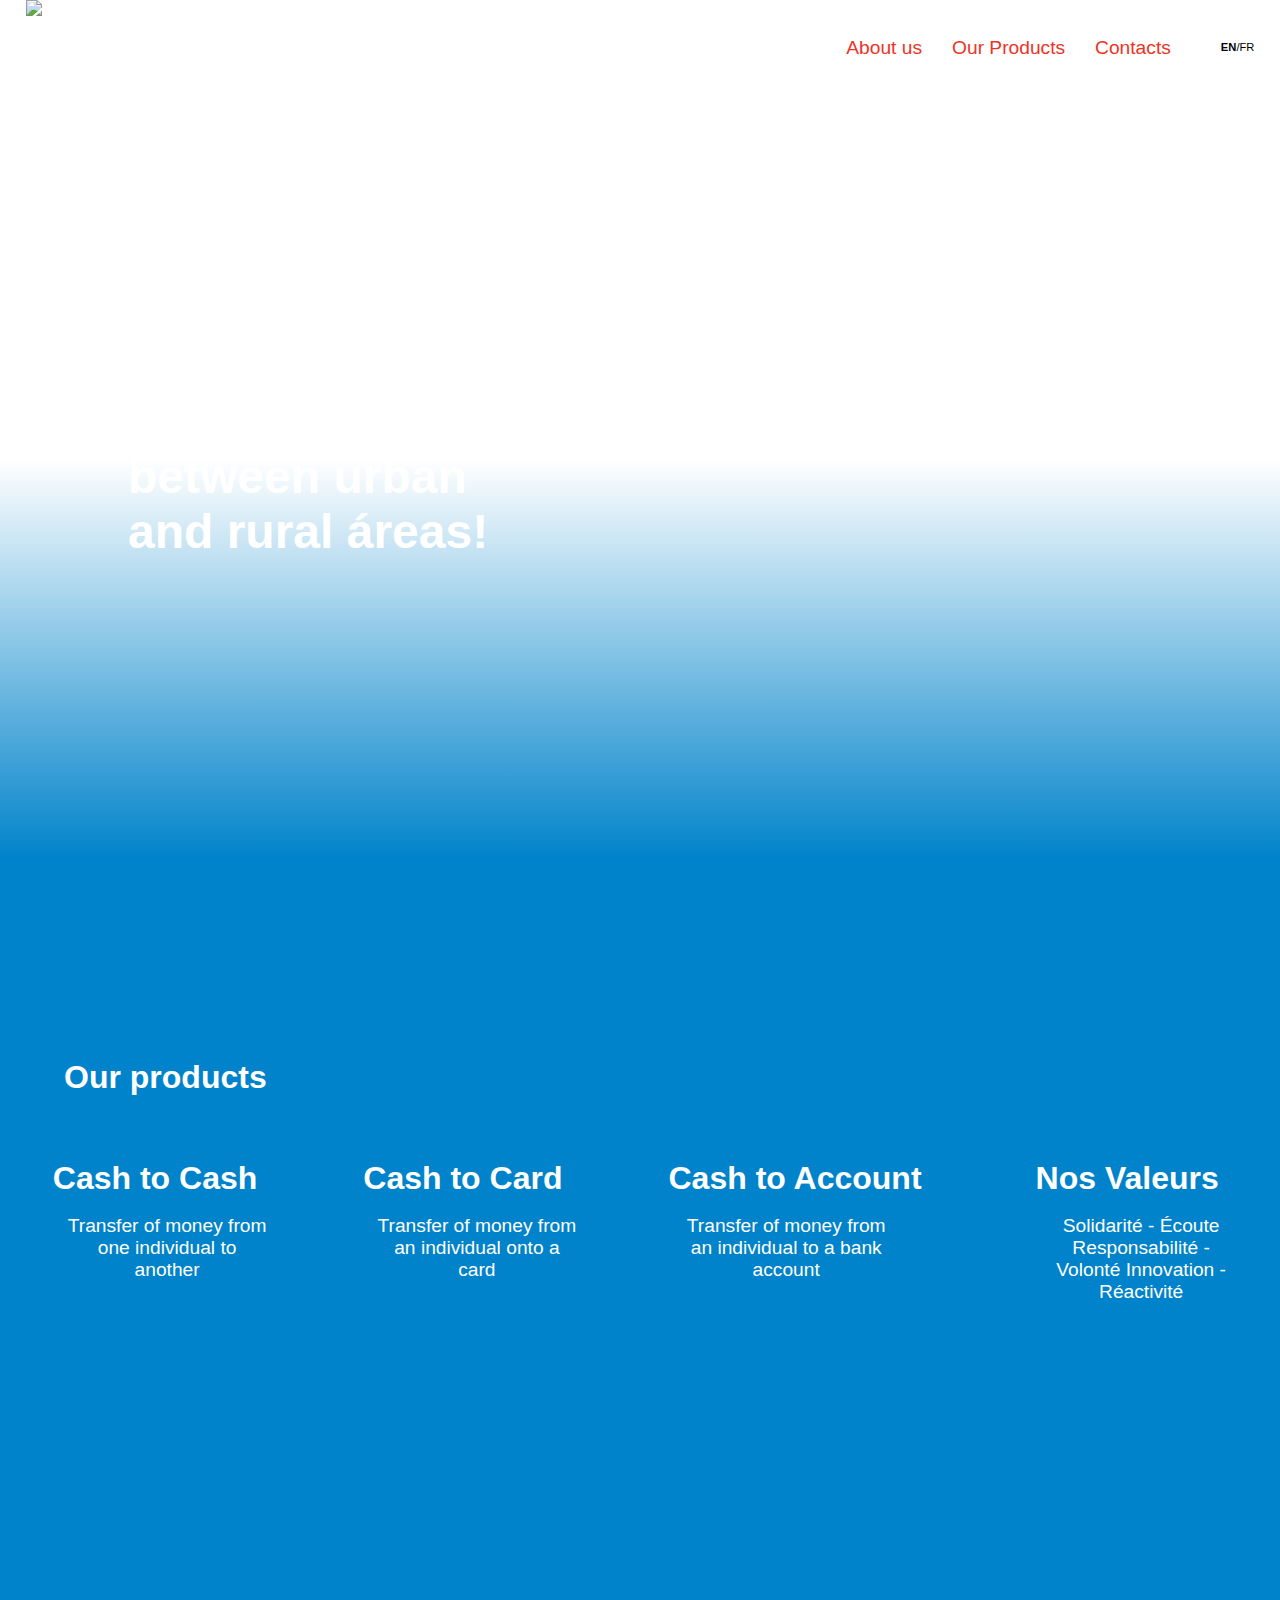
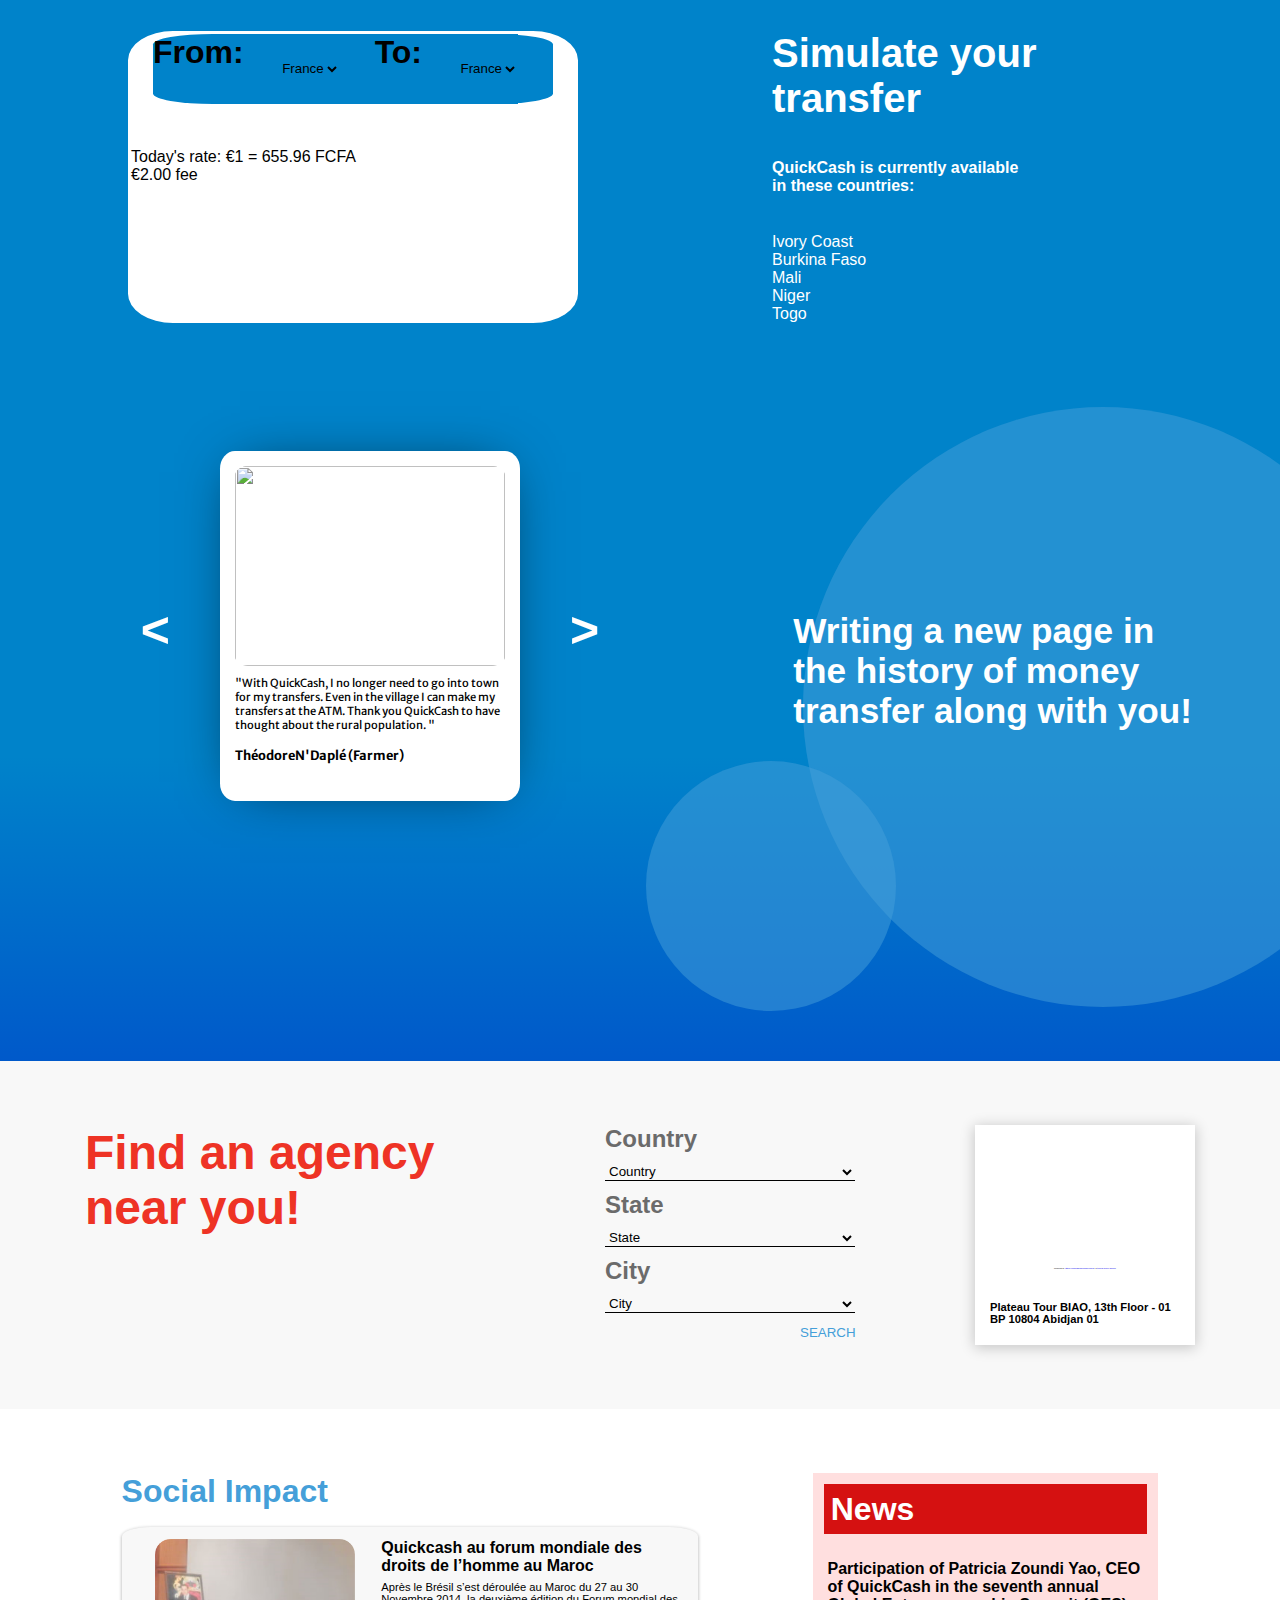
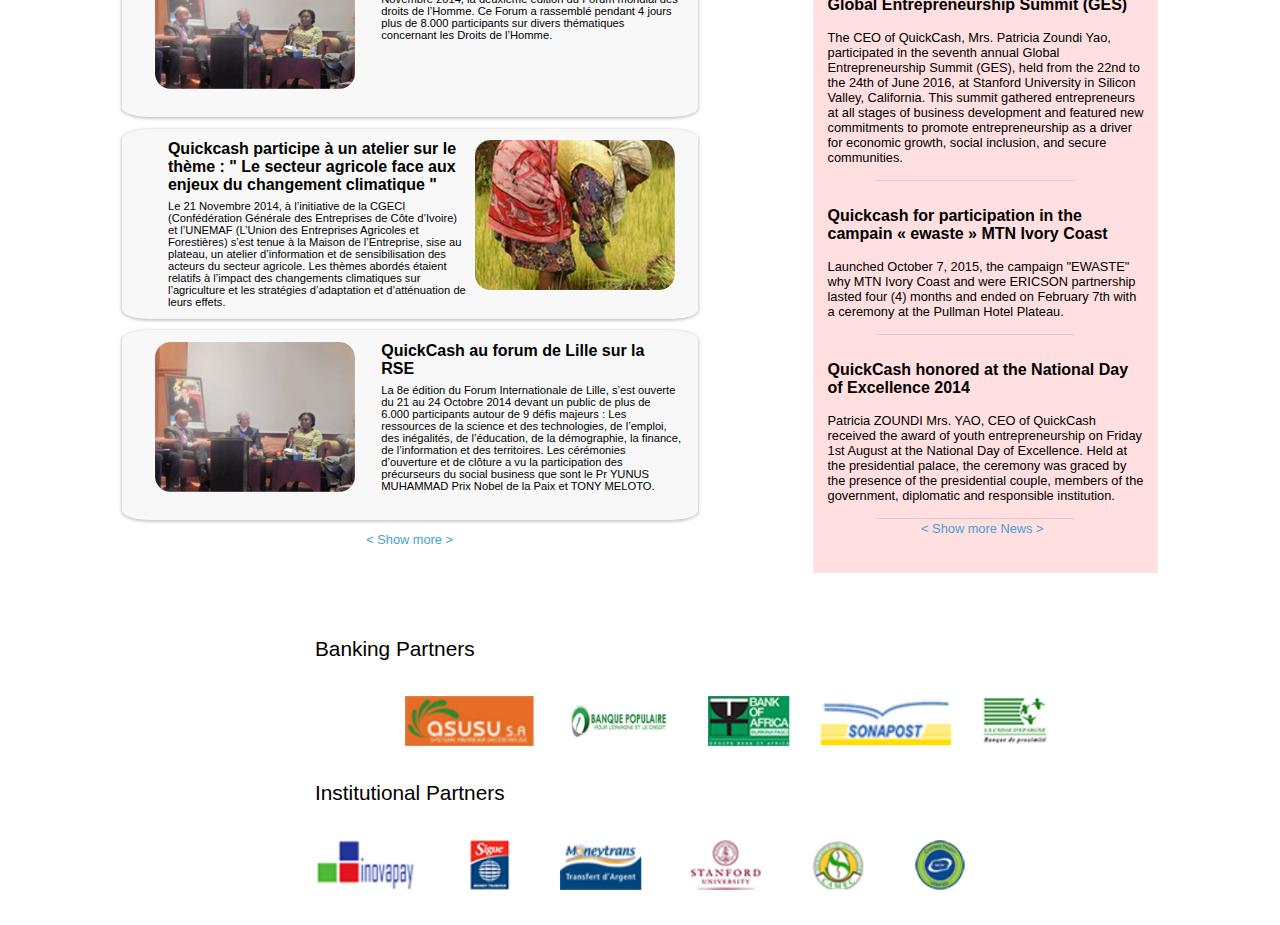
==== index.html @ e98789ec "Atualização da Home" ====
<!DOCTYPE html>
<html lang="en-US">
<head>
	<meta charset="UTF-8">
	<title>QuickCash</title>
	<link rel="stylesheet" href="css/style.css">
	<link href="https://fonts.googleapis.com/css?family=Merriweather+Sans:400,700|Montserrat+Alternates:400,700,800i" rel="stylesheet">
	<meta name="viewport" content="width=device-width, initial-scale=1.0">
	<meta name="keywords" content=""><!-- palavras chave -->
	<meta name="description" content=""><!-- descrição do site -->
	<meta name="author" content=""><!-- autor ou autores do site -->
	<meta http-equiv="content-language" content="en-US, fr" /><!-- definindo idiomas do site (o lang defini o idioma principal) -->
</head>

<body>
	<!--=====|header|=====-->	
	<header class="containerHeader">
		<section class="containerHeader-barraSuperior">
			<div class="blocoLogo">
				<img class="blocoLogo-logo" src="assets/quickcash.jpg">
			</div>
			<nav class="blocoMenu">
				<a href="" class="blocoMenu-link">About us</a>
				<a href="" class="blocoMenu-link">Our Products</a>
				<a href="" class="blocoMenu-link">Contacts</a>
				<div class="blocoLanguage">
					<a class="blocoLanguage-link" href=""><span>EN</span>/FR</a>
				</div>
			</nav>
		</section>
		<div class="blocoTituloImagem">
			<h1 class="blocoTituloImagem-tituloHeader">Breaking the boundaries between urban and rural áreas!</h1>
			<div class="blocoTituloImagem-imagemHeader"></div>
		</div>
	</header>
	<!--=====|Produtos e Apresentação|=====-->
	<section class="container">
		<h1 class="container-titulo">Our products</h1>
		<div class="containerProdutos">
			<div class="containerProdutos-bloco">
				<h1 class="containerProdutos-bloco-titulo">Cash to Cash</h1>
				<img class="containerProdutos-bloco-imagem" src="assets/cash.png" alt="">
				<p class="containerProdutos-bloco-paragrafo">Transfer of money from one individual to another</p>
			</div>
			<div class="containerProdutos-bloco">
				<h1 class="containerProdutos-bloco-titulo">Cash to Card</h1>
				<img class="containerProdutos-bloco-imagem" src="assets/card.png" alt="">
				<p class="containerProdutos-bloco-paragrafo">Transfer of money from an individual onto a card</p>
			</div>
			<div class="containerProdutos-bloco">
				<h1 class="containerProdutos-bloco-titulo">Cash to Account</h1>
				<img class="containerProdutos-bloco-imagem" src="assets/account.png" alt="">
				<p class="containerProdutos-bloco-paragrafo">Transfer of money from an individual to a bank account</p>
			</div>
			<div class="containerProdutos-bloco">
				<h1 class="containerProdutos-bloco-titulo">Nos Valeurs</h1>
				<img class="containerProdutos-bloco-imagem" src="assets/valeurs.png" alt="">
				<p class="containerProdutos-bloco-paragrafo">Solidarité - Écoute Responsabilité - Volonté Innovation - Réactivité</p>
			</div>
		</div>
	</section>
	<!--==========-->
	<!--=====|Apresentação Simulador|=====-->
	<section class="containerSimulador">
		<form class="containerSimulador-formulario" action="">
			<label for="">
				<h1>From:</h1>
				<select class="containerSimulador-select" name="simulador" id="">
					<option value="frace">France</option>
					<option value=""></option>
					<option value=""></option>
				</select>
				<h1>To:</h1>
				<select class="containerSimulador-select" name="" id="">
					<option value="frace">France</option>
					<option value=""></option>
					<option value=""></option>
				</select>
			</label>
			<input type="text">
			<input type="text">
			<div class="containerSimulador-texto">
				<p>Today's rate: €1 = 655.96 FCFA</p>
				<p>€2.00 fee</p>
			</div>
		</form>
		<!--=====|Apresentação Simulador - Bloco lateral|=====-->
		<div class="containerSimulador-blocoLateral">
			<h1 class="containerSimulador-titulo">Simulate your transfer</h1>
			<h2 class="containerSimulador-subTitulo">QuickCash is currently available in these countries:</h2>
			<div class="containerSimulador-paises">
				<div class="containerSimulador-bandeira">
					<img src="assets/2.png" alt="">
					<p class="containerSimulador-nome">Ivory Coast</p>
				</div>
				<div class="containerSimulador-bandeira">
					<img src="assets/3.png" alt="">
					<p class="containerSimulador-nome">Burkina Faso</p>
				</div>
				<div class="containerSimulador-bandeira">
					<img src="assets/4.png" alt="">
					<p class="containerSimulador-nome">Mali</p>
				</div>
				<div class="containerSimulador-bandeira">
					<img src="assets/5.png" alt="">
					<p class="containerSimulador-nome">Niger</p>
				</div>
				<div class="containerSimulador-bandeira">
					<img src="assets/6.png" alt="">
					<p class="containerSimulador-nome">Togo</p>
				</div>
			</div>
			
		</div>
	</section>
	<!--==========-->
	<!--=====|Apresentação Slide|=====-->
	<section class="containerSlide">
		<div class="slide">
			<input id="slide" type="checkbox">
			<label for="slide" class="slide-primeiroBloco">
				<img class="slide-primeiroBloco-img" src="assets/female-farmer-kenya-west.png" alt="">
				<p class="slide-primeiroBloco-paragrafo">"With QuickCash, I no longer need to go into town for my transfers. Even in the village I can make my transfers at the ATM. Thank you QuickCash to have thought about the rural population. "</p>
				<h1 class="slide-primeiroBloco-titulo">ThéodoreN'Daplé (Farmer)</h1>
			</label>
			<label for="slide" class="slide-segundoBloco">
				<img class="slide-segundoBloco-img" src="assets/female-farmer-kenya-west.png" alt="">
			</label>
		</div>
		<div class="containerSlide-blocoLateral">
			<h2 class="containerSlide-titulo">Writing a new page in the history of money transfer along with you!</h2>
			<div class="primeiroCirculo"></div>
			<div class="segundoCirculo"></div>
		</div>
	</section>
	<!--=====|Agência e Noticia|=====-->
	<main class="containerPrincipal">
		<section class="containerAgencia">
			<h1 class="containerAgencia-titulo">Find an agency near you!</h1>
			<form class="containerAgencia-form">
				<h2>Country</h2>
				<select id="country" name="country" placeholder="Country">
					<option value="country">Country</option>
	                <option value="Brazil">Brazil</option>
	                <option value="France">France</option>
	                <option value="Italy">Italy</option>
	                <option value="Japan">Japan</option>
	                <option value="Mexico">Mexico</option>
	                <option value="Portugal">Portugal</option>
	                <option value="Spain">Spain</option>
	                <option value="United States">United States</option>
	            </select>
	            <h2>State</h2>
	            <select name="state" id="state" placeholder="State" >
					<option value="state">State</option>
					<option value="state">State</option>
					<option value="state">State</option>
				</select>
				<h2>City</h2>
				<select name="city" id="city" placeholder="City" >
					<option value="city">City</option>
					<option value="city">City</option>
					<option value="city">City</option>
				</select>
				<button>
					<p class="containerAgencia-botao">SEARCH</p>	
				</button>
			</form>
			<div class="containerMap">
				<div class="containerMap-map" style="overflow:hidden;width: 200px;position: relative;"><iframe width="200" height="150" src="https://maps.google.com/maps?width=200&amp;height=200&amp;hl=en&amp;q=BIAO%20abidjan+(T%C3%ADtulo)&amp;ie=UTF8&amp;t=&amp;z=10&amp;iwloc=B&amp;output=embed" frameborder="0" scrolling="no" marginheight="0" marginwidth="0"></iframe><div style="position: absolute;width: 80%;bottom: 10px;left: 0;right: 0;margin-left: auto;margin-right: auto;color: #000;text-align: center;"><small style="line-height: 1.8;font-size: 2px;background: #fff;">Powered by <a href="https://embedgooglemaps.com/fr/">https://embedgooglemaps.com/fr/</a> & <a href="https://lasagradafamiliatickets.de/la-sagrada-familia-ticket/">tickets online buchen</a></small></div><style>#gmap_canvas img{max-width:none!important;background:none!important}</style></div><br />
				<p class="containerMap-texto">Plateau Tour BIAO, 13th Floor - 01 BP 10804 Abidjan 01</p>
			</div>
		</section>
		<!--=====|Notícias|=====-->
		<section class="containerNoticias">
			<!-- <div class="containerNoticias-titulo">
			</div> -->
			<div class="containerNoticias-TituloSecoes">
				<h1 class="containerNoticias-titulo">Social Impact</h1>
				<div class="containerNoticias-secoes">
					<img class="containerNoticias-imagem" src="assets/forum-mondiale.png" alt="">
					<div class="containerNoticias-blocoTituloTexto">
						<h1 class="containerNoticias-blocoTituloTexto-titulo">Quickcash au forum mondiale des droits de l’homme au Maroc</h1>
						<p class="containerNoticias-blocoTituloTexto-texto">Après le Brésil s’est déroulée au Maroc du 27 au 30 Novembre 2014, la deuxième édition du Forum mondial des droits de l’Homme. Ce Forum a rassemblé pendant 4 jours plus de 8.000 participants sur divers thématiques concernant les Droits de l’Homme.</p>
					</div>
				</div>
				<div class="containerNoticias-secoes reverse">
					<img class="containerNoticias-imagem" src="assets/atelier-secteur-agricole.png
					" alt="">
					<div class="containerNoticias-blocoTituloTexto">
						<h1 class="containerNoticias-blocoTituloTexto-titulo">Quickcash participe à un atelier sur le thème : " Le secteur agricole face aux enjeux du changement climatique "</h1>
						<p class="containerNoticias-blocoTituloTexto-texto">Le 21 Novembre 2014, à l’initiative de la CGECI (Confédération Générale des Entreprises de Côte d’Ivoire) et l’UNEMAF (L’Union des Entreprises Agricoles et Forestières) s’est tenue à la Maison de l’Entreprise, sise au plateau, un atelier d’information et de sensibilisation des acteurs du secteur agricole. Les thèmes abordés étaient relatifs à l’impact des changements climatiques sur l’agriculture et les stratégies d’adaptation et d’atténuation de leurs effets.</p>
					</div>
				</div>
				<div class="containerNoticias-secoes">
					<img class="containerNoticias-imagem" src="assets/forum-mondiale.png" alt="">
					<div class="containerNoticias-blocoTituloTexto">
						<h1 class="containerNoticias-blocoTituloTexto-titulo">QuickCash au forum de Lille sur la RSE</h1>
						<p class="containerNoticias-blocoTituloTexto-texto">La 8e édition du Forum Internationale de Lille, s’est ouverte du 21 au 24 Octobre 2014 devant un public de plus de 6.000 participants autour de 9 défis majeurs : Les ressources de la science et des technologies, de l’emploi, des inégalités, de l’éducation, de la démographie, la finance, de l’information et des territoires. Les cérémonies d’ouverture et de clôture a vu la participation des précurseurs du social business que sont le Pr YUNUS MUHAMMAD Prix Nobel de la Paix et TONY MELOTO.</p>
					</div>
				</div>
				<a class="containerNoticias-showMore" href="">< Show more ></a>
			</div>
			<div class="containerNoticias-news">
				<h1 class="containerNoticias-news-titulo">News</h1>
				<div class="containerNoticias-news-tituloSubTexto">
					<h1 class="containerNoticias-news-subTitulo">Participation of Patricia Zoundi Yao, CEO of QuickCash in the seventh annual Global Entrepreneurship Summit (GES)</h1>
					<p class="containerNoticias-news-texto">The CEO of QuickCash, Mrs. Patricia Zoundi Yao, participated in the seventh annual Global Entrepreneurship Summit (GES), held from the 22nd to the 24th of June 2016, at Stanford University in Silicon Valley, California. This summit gathered entrepreneurs at all stages of business development and featured new commitments to promote entrepreneurship as a driver for economic growth, social inclusion, and secure communities.</p>
				</div>
				<div class="containerNoticias-news-tituloSubTexto">
					<h1 class="containerNoticias-news-subTitulo">Quickcash for participation in the campain « ewaste » MTN Ivory Coast</h1>
					<p class="containerNoticias-news-texto">Launched October 7, 2015, the campaign "EWASTE" why MTN Ivory Coast and were ERICSON partnership lasted four (4) months and ended on February 7th with a ceremony at the Pullman Hotel Plateau.</p>
				</div>
				<div class="containerNoticias-news-tituloSubTexto">
					<h1 class="containerNoticias-news-subTitulo">QuickCash honored at the National Day of Excellence 2014</h1>
					<p class="containerNoticias-news-texto">Patricia ZOUNDI Mrs. YAO, CEO of QuickCash received the award of youth entrepreneurship on Friday 1st August at the National Day of Excellence. Held at the presidential palace, the ceremony was graced by the presence of the presidential couple, members of the government, diplomatic and responsible institution.</p>
				</div>
				<a class="containerNoticias-showMoreNews" href="">< Show more News ></a>
			</div>
		</section>
		<section class="containerNoticias-patrocinadores">
			<h1 class="containerNoticias-patrocinadores-titulo">Banking Partners</h1>
			<div class="containerNoticias-patrocinadores-bancos">
				<img src="assets/asusu.png" alt="">
				<img src="assets/banque-populaire.png" alt="">
				<img src="assets/boa-vert-bf.png" alt="">
				<img src="assets/sonapost.png" alt="">
				<img src="assets/cnce.png" alt="">
			</div>
			<h1 class="containerNoticias-patrocinadores-titulo">Institutional Partners</h1>
			<div class="containerNoticias-patrocinadores-instituicoes">
				<img src="assets/inovapay.png" alt="">
				<img src="assets/logo2.png" alt="">
				<img src="assets/moneytrans.png" alt="">
				<img src="assets/stanford.png" alt="">
				<img src="assets/camec.png" alt="">
				<img src="assets/chamber-trust.png" alt="">
			</div>
		</section>
	</main>
	<footer>
		
	</footer>
	
</body>
</html>
---- css/style.css ----
* {box-sizing: border-box; border:0; margin:0; padding:0; font-style: none; text-decoration: none; list-style: none;}
body {font: 100% 'Muli', sans-serif, Montserrat Alternates, sans-serif;} /*'Merriweather Sans', sans-serif;*/
@import url('https://fonts.googleapis.com/css?family=Muli');

/*=====|Header|=====*/
.containerHeader{
	width: 100%;
	/*max-height: 695px;*/
	/*position: relative;*/
}
.containerHeader-barraSuperior{
	display: flex;
	justify-content: space-between;
	padding-left: 2%;
	padding-right: 2%;
}
.blocoLogo{
	/*width: 260px;*/
}
.blocoLogo-logo{
	/*width: 260px;*/
}
.blocoMenu{
	/*width: 70%;*/
	/*position: relative;*/
	/*left: 230px;*/
	/*bottom: 80px;*/
	display: flex;
	margin-top: 3%;
	/*justify-content: flex-end;*/
}
.blocoMenu-link{
	font-family: 'Muli', sans-serif;
	color: rgba(238,51,37,1);
	font-size: 1.2rem;
	margin-left: 30px; 
}
.blocoLanguage{
	/*width: 30px;*/
	font-family: 'Muli', sans-serif;
	margin-left: 50px;
	/*left: 90%;*/
	/*bottom: 606px;*/
	/*position: absolute;*/
}
.blocoLanguage-link{
	color: black;
	font-size: 0.7rem;
}
.blocoLanguage span{
	font-weight: bolder;
}
/*=====|Titulo e imagem Header|=====*/
.blocoTituloImagem{
	width: 100%;
}
.blocoTituloImagem:before{
	position: absolute;
	content:'';
	width: 100%;
	height: 50%;
	top: 50%;
	background: rgba(0,131,202,0);
	background: linear-gradient(to bottom, rgba(0,131,202,0) 0%, rgba(0,131,202,0.62) 62%, rgba(0,131,202,1) 100%);
}
.blocoTituloImagem-tituloHeader{
	width: 30%;
	font-family: 'Muli', sans-serif;
	font-size: 3rem;
	font-weight: bold;
	color: white;
	position: absolute;
	top: 35%;
	left: 10%;
}
.blocoTituloImagem{
	position: relative;
	width: 100%;
	height: 800px;
	background-image: url("../assets/female-farmer-kenya-west.png");
	background-size: 125% 100%; 
	background-repeat: no-repeat;
}
/*==========*/

/*=====|Produtos|=====*/
.container{
	background-color: rgba(0,131,202,1);
	padding: 200px 0 200px 0;
}
.container-titulo{
	margin-left: 5%;
	color: white;
	font-size: 2rem;
}
.containerProdutos{
	display: flex;
	justify-content: space-around;
	/*margin: 0 auto;*/
	/*width: 100%;*/
}
.containerProdutos-bloco{
	margin-top: 5%;
	/*display: flex;*/
	/*justify-content: space-around;*/
}
.containerProdutos-bloco-titulo{
	color: white;
	text-align: center;
}
.containerProdutos-bloco-paragrafo{
	color: white;
	text-align: center;
	width: 200px;
	margin-left: 7%;
	font-size: 1.2rem;
}
/*==========*/
/*=====|Apresentação Simulador|=====*/
.containerSimulador{
	display: flex;
	justify-content: space-between;
	background-color: rgba(0,131,202,1);
	padding: 10%;
}
.containerSimulador-formulario{
	/*display: flex;*/
	width: 450px;
	border: 3px solid white;
	border-radius: 10%;
	background-color: white;
	/*padding: 2%; */
}
.containerSimulador-formulario label{
	margin: 0 auto;
	width: 400px;
	border-radius: 15%;
	/*padding: 20%;*/
	display: flex;
	background-color: rgba(0,131,202,1);
}
.containerSimulador-select{
	/*padding: 15%;*/
	/*width: 20px;*/
	height: 70px;
	margin: 0 auto;
	/*border-radius: 50%;*/
	/*padding-top: 5%;*/
	background-color: rgba(0,131,202,1);
}
.containerSimulador-select option{
	
}
input{
	display: flex;
	width: 90%;
	margin-top: 20%;
	border-bottom: 1px solid black;
}
.containerSimulador-texto{
	padding-top: 10%;
	/*padding-bottom: 5%;*/
}

/*==========*/
/*=====|Apresentação Simulador - Bloco lateral|=====*/
.containerSimulador-blocoLateral{
	/*margin-left: -35%;*/
	width: 380px;
	/*height: 400px;*/
	/*background: black;*/
}
.containerSimulador-titulo{
	color: white;
	font-size: 2.5rem;
	width: 270px;
}
.containerSimulador-subTitulo{
	color: white;
	padding-top: 10%;
	font-size: 1rem;
	width: 250px;
}
.containerSimulador-paises{
	padding-top: 10%;
}
.containerSimulador-bandeira{
	display: flex;
	margin-top: -5%;
}
.containerSimulador-nome{
	color: white;
	margin-top: 5%;
}
/*==========*/
/*=====|Apresentação Slide|=====*/
.containerSlide{
	display: flex;
	justify-content: space-around;
	/*margin: 0 auto;*/
	/*position: relative;*/
	/*padding-bottom: 10%;*/
	/*max-width: 100%*/
	/*background-color: rgba(0,131,202,1);*/
	background: linear-gradient(to bottom, rgba(0,131,202,1) 0%, rgba(0,131,202,1) 50%, rgba(0,89,202,1) 100%);
}
.slide{
	display: flex;
	flex-direction: row;
	width: 300px;	
	height: 350px;
	position: relative;
	left: 150px;
	/*bottom: 70px;*/
	background-color: white;
	border-radius: 5%;
	box-shadow: 0px 1px 54px -20px rgba(0,0,0,0.75);
}
input{
	display: none;
}
input:checked ~ .slide-segundoBloco{
	display: none;
}
.slide-segundoBloco,.slide-primeiroBloco{
	cursor: pointer;
}
.slide-primeiroBloco::before{
	content:'>';
	color: white;
	font-weight: bolder;
	font-size: 50px;
	position: absolute;
	top: 150px;
	left: 350px;
}
.slide-primeiroBloco::after{
	content:'<';
	color: white;
	font-weight: bolder;
	font-size: 50px;
	position: absolute;
	top: 150px;
	right: 350px;
}
.slide-primeiroBloco-img,.slide-segundoBloco-img{
	position: absolute;
	left: 15px;
	top: 15px;
	width: 270px;
	height: 200px;
	border-radius: 5%;
}
.slide-primeiroBloco-paragrafo{	
	margin-top: 70%;
	padding: 5%; 
	font-size: 0.7rem;
	font-family: 'Merriweather Sans', sans-serif;
}
.slide-primeiroBloco-titulo{
	padding: 5%;
	padding-top: 0;
	font-size: 0.8rem;
	font-family: 'Merriweather Sans', sans-serif;
}
.containerSlide-titulo{
	width: 400px;
	font-size: 2.2rem;
	color: white;
	margin-left: 200px;
	padding-top: 30%;
	z-index: 5;
	position: relative;
}
.primeiroCirculo{
	position: absolute;
	width: 150px;
	background-color: ;
}
.containerSlide-blocoLateral{
	width: 700px;
	height: 610px;
	position: relative;
	overflow: hidden;
	/*background: black;*/
	left: 6.5%;
	bottom: 50px;
	padding-bottom: 400px;
}
.primeiroCirculo:before{
	position: absolute;
	content:'';
	width: 250px;
	height: 250px;
	border-radius: 50%;
	top: 30px;
	left: 35%;
	/*bottom: 10%;*/
	background-color: #459FD9;
	opacity: 0.5;
	z-index: 4;
}
.segundoCirculo:before{
	position: absolute;
	content:'';
	width: 600px;
	height: 600px;
	border-radius: 50%;
	top: 1%;
	left: 30%;
	bottom: 10%;
	background-color: #459FD9;
	opacity: 0.5;
	z-index: 3;
}
/*=====|Agência|=====*/
.containerAgencia{
	display: flex;
	justify-content: space-around;
	padding: 5% 0 5% 0; 
	background-color: #F8F8F8;
}
.containerAgencia-titulo{
	width: 350px;
	font-size: 3rem;
	color: rgba(238, 51, 37, 1);
	/*position: relative;
	left: 145px;
	top: 103px;*/
}
.containerAgencia-form{
	width: 200px;
	/*position: relative;
	left: 60%;*/
	color: rgba(107, 107, 107, 1);
}
.containerAgencia-form select{
	background-color: #F8F8F8;
	width: 250px;
	/*margin-top: 5%;*/
	cursor: pointer;
	border-bottom: 1px solid black; 
	margin: 5% 0 5% 0;
}
.containerAgencia-botao{
	background-color: #F8F8F8;
	color: #459FD9;
	padding-left: 195px;
	/*text-align: right;*/
	cursor: pointer;
}
.containerMap{
	background: white;
	width: 220px;
	height: 220px;
	/*padding-bottom: 10px;*/
	box-shadow: 0px 2px 13px 1px rgba(0,0,0,0.20);
	/*position: relative;*/
}
.containerMap-map{
	margin: 2% auto 0 auto;
}
.containerMap-texto{
	margin: 0 auto;
	/*padding-bottom: 5px;*/
	width: 190px;
	/*height: 10px;*/
	font-size: 0.7rem;
	font-weight: bold;
	/*position: absolute;*/
}
/*=====|Notícias|=====*/
.containerNoticias{
	display: flex;
	justify-content: space-around;
	margin: 5%;
	width: 90%;
}
.containerNoticias-TituloSecoes{
	display: flex;
	flex-direction: column;
	width: 50%;
}
.containerNoticias-titulo{
	color: #459FD9;
	margin-bottom: 3%;
	font-size: 2rem;
}
.containerNoticias-secoes{
	display: flex;
	/*justify-content: space-around;*/
	/*width: 60%;*/
	height: 190px;
	/*height: 150%;*/
	padding: 2%;
	background-color: #F8F8F8;
	border-radius: 5%;
	margin-bottom: 2%;
	box-shadow: 0px 1px 3px 1px rgba(0,0,0,0.20);
}
.reverse{
	flex-direction: row-reverse;
	/*text-align: right;*/
}
.containerNoticias-imagem{
	width: 200px;
	height: 150px;
	margin-left: 4%;
	margin-right: 2%;
}
.containerNoticias-blocoTituloTexto-titulo{
	font-size: 1rem;
	width: 300px;
	margin-left: 5%;
	/*margin-top: 1%;*/
	margin-bottom: 2%;
	/*margin-right: 3%;*/
}
.containerNoticias-blocoTituloTexto-texto{
	font-size: 0.7rem;
	width: 300px;
	margin-left: 5%;
	/*margin-right: 5%;
	margin-top: 5%;*/
}
.containerNoticias-showMore{
	/*display: flex;*/
	/*align-items: center;*/
	margin: 0 auto;
	font-size: 0.8rem;
	color: #459FD9;
}
/*==========*/
/*=====|News|=====*/
.containerNoticias-news{
	/*margin-right: 10%;*/
	width: 30%;
	height: 700px;
	background: #FFDFDF;
	padding: 1%;
}
.containerNoticias-news-titulo{
	padding: 2%;
	width: 100%;
	color: white;
	background: #D51111;
}
.containerNoticias-news-tituloSubTexto{

}
.containerNoticias-news-subTitulo{
	font-size: 1rem;
	padding: 8% 1% 0 1%;
}
.containerNoticias-news-texto{
	font-size: 0.8rem;
	padding: 5% 1%;
}
.containerNoticias-news-texto:after{
	content:'';
	position: absolute;
	width: 200px;
	height: 1px;
	/*top: 5px;*/
	margin-top: 30px;
	right: 16%;
	background: black;
	opacity: 0.1;
}
.containerNoticias-showMoreNews{
	/*margin: 0 auto;*/
	padding: 0 30%;
	/*margin-top: 5%;*/
	font-size: 0.8rem;
	color: #459FD9;
}
/*==========*/
/*=====|Patrocinadores|=====*/
.containerNoticias-patrocinadores{
	width: 900px;
	margin: 0 auto;
	display: flex;
	/*justify-content: space-around;*/
	justify-content: center;
	/*flex-direction: column;*/
	/*align-content: center;*/
	flex-wrap: wrap;
	/*padding: 10%;*/
}
.containerNoticias-patrocinadores img{
	/*width: 80px;*/
	height: 50px;
	/*display: flex;*/
	/*align-content: space-around;*/
	margin: 15px;
}
.containerNoticias-patrocinadores-bancos{
	display: flex;
	justify-content: space-around;
	width: 500px;
	margin: 20px 0;
}
.containerNoticias-patrocinadores-instituicoes{
	display: flex;
	justify-content: space-around;
	width: 700px;
	margin: 20px 0;
}
.containerNoticias-patrocinadores-titulo{
	font-weight: 100;
	font-size: 1.3rem;
	width: 500px;
	margin-right: 150px;
}
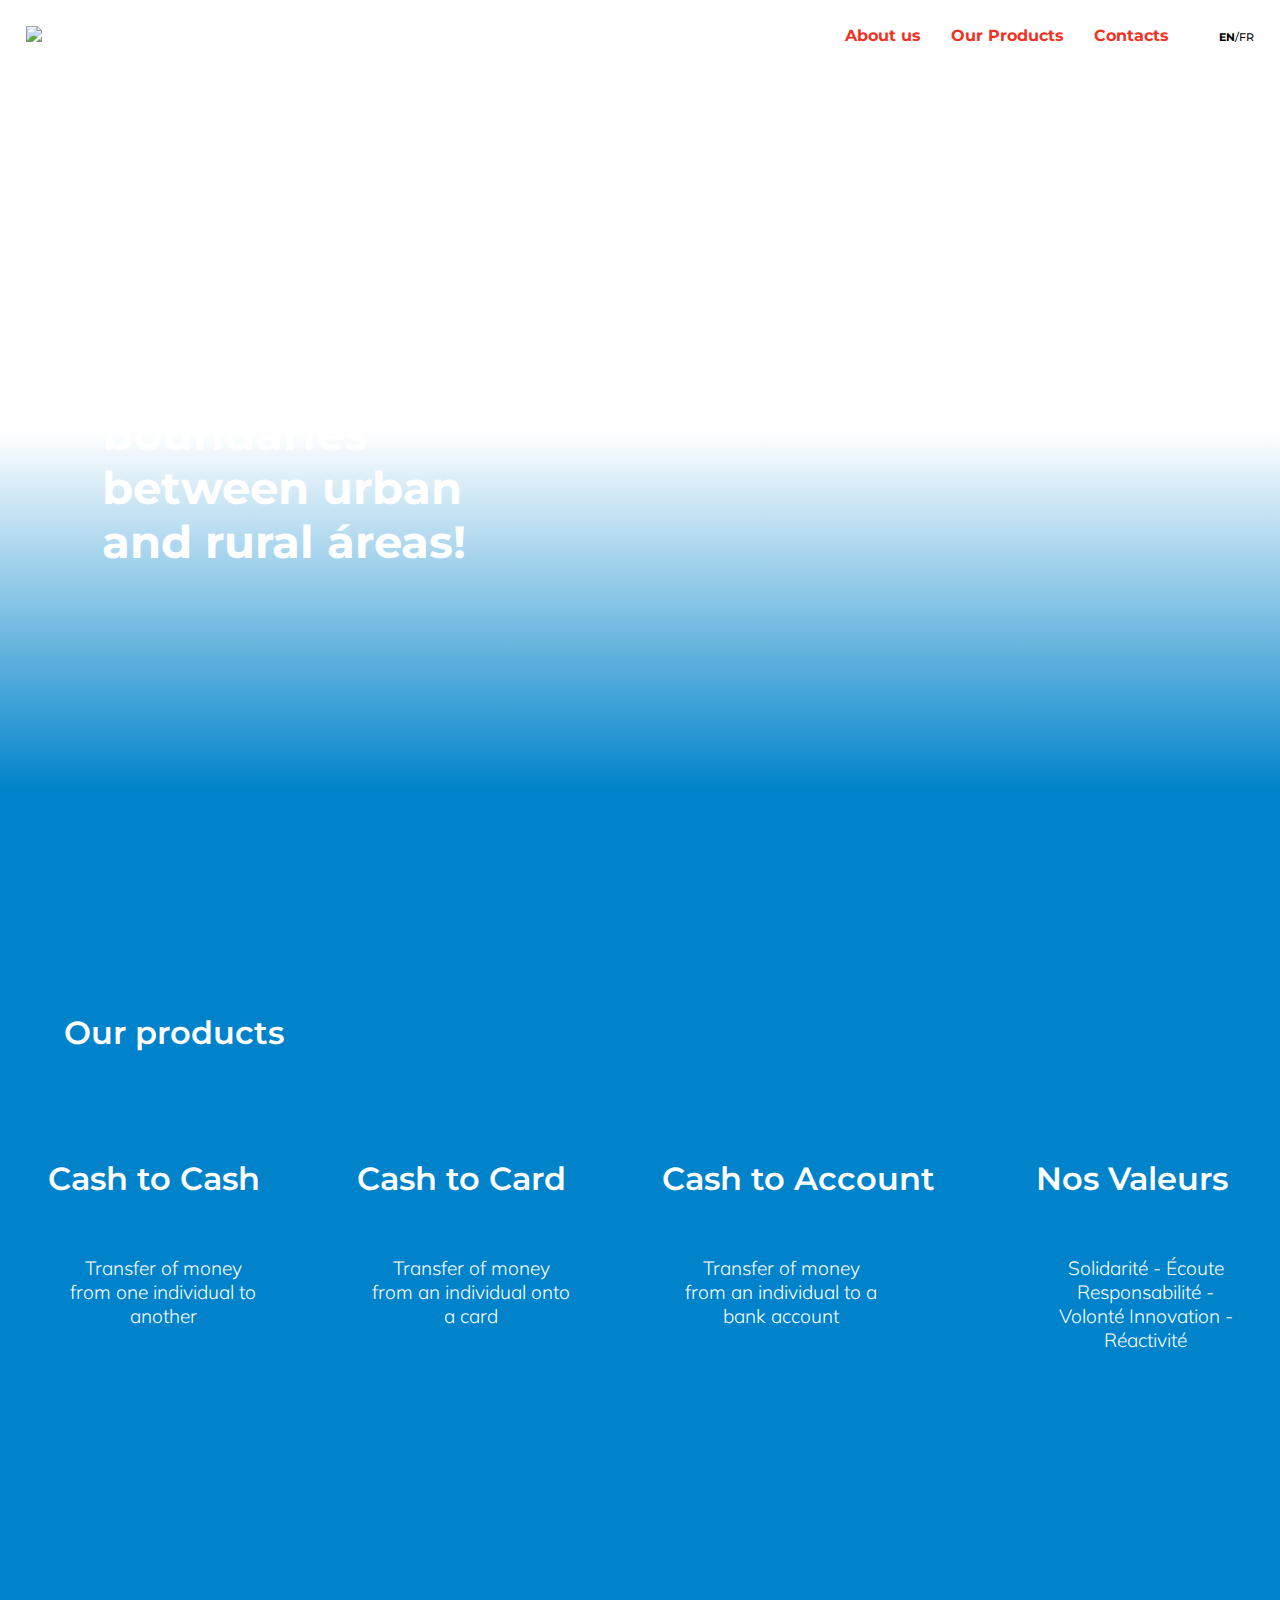
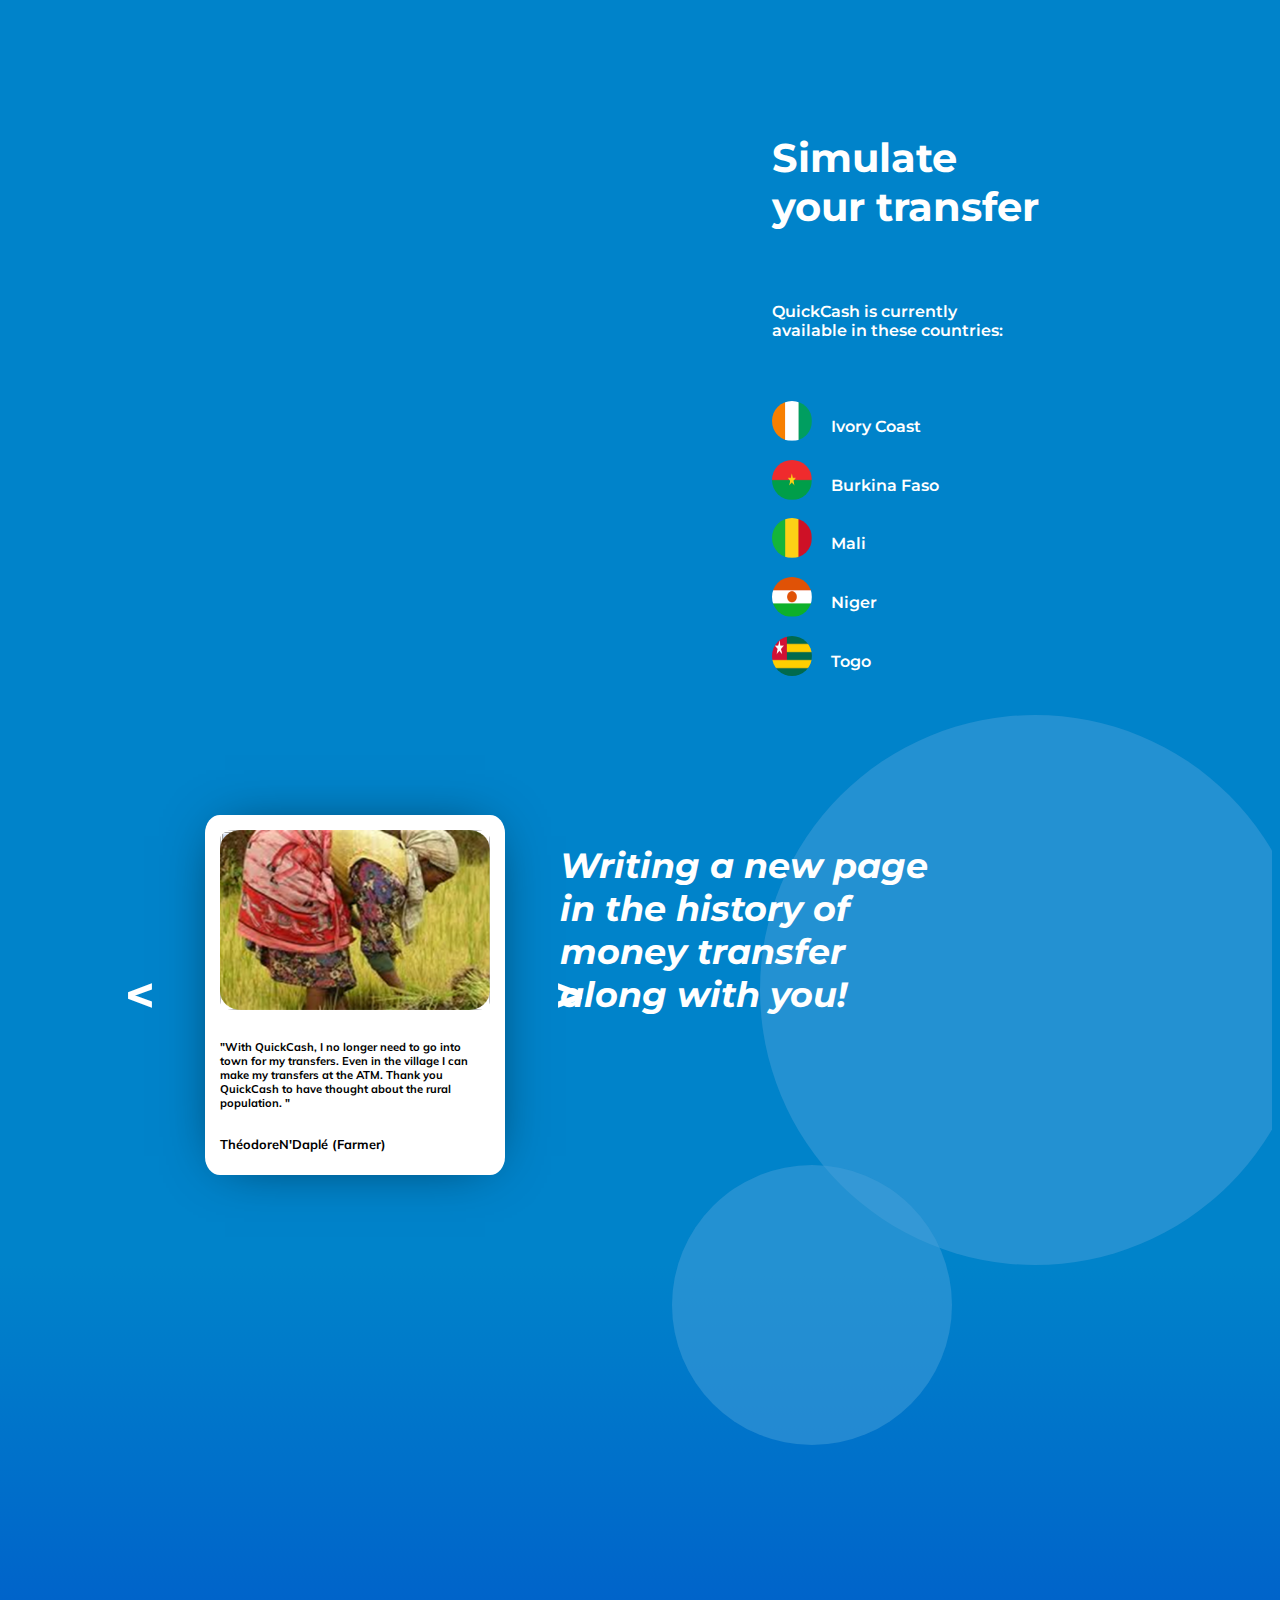
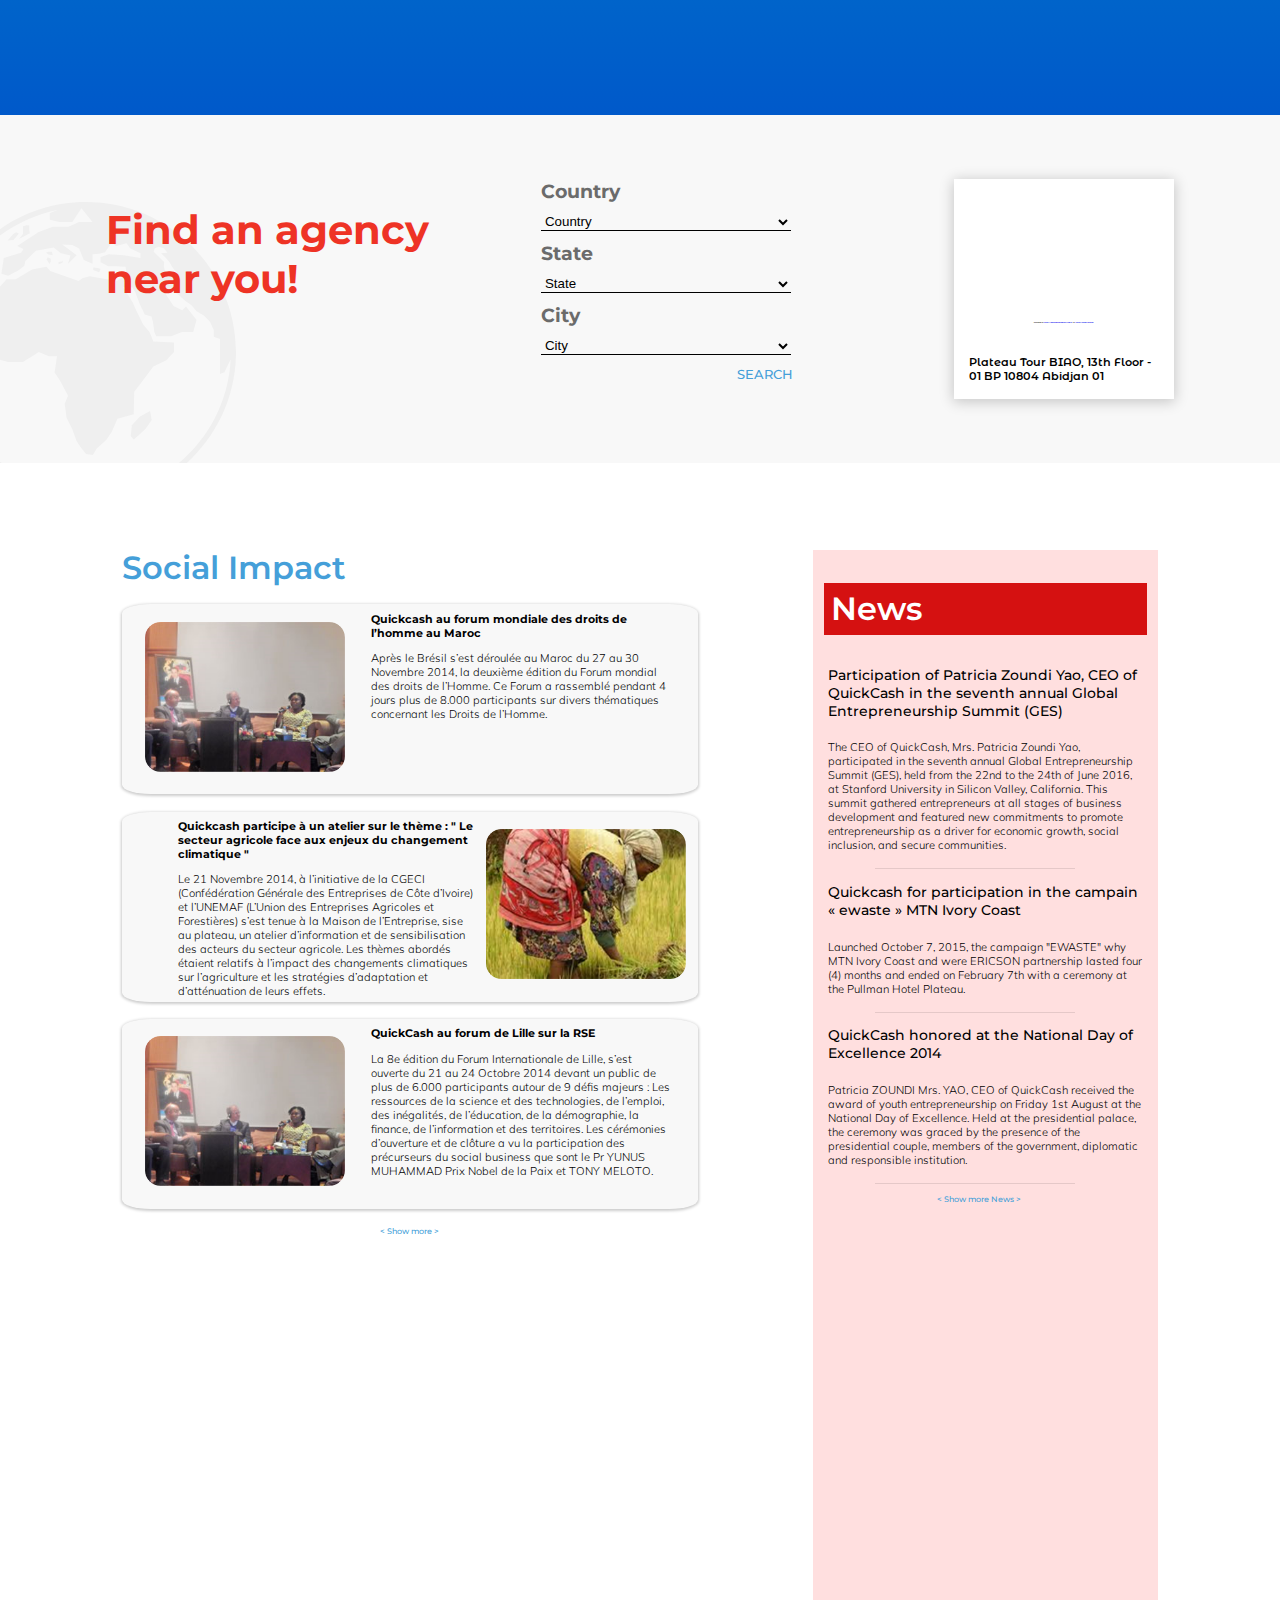
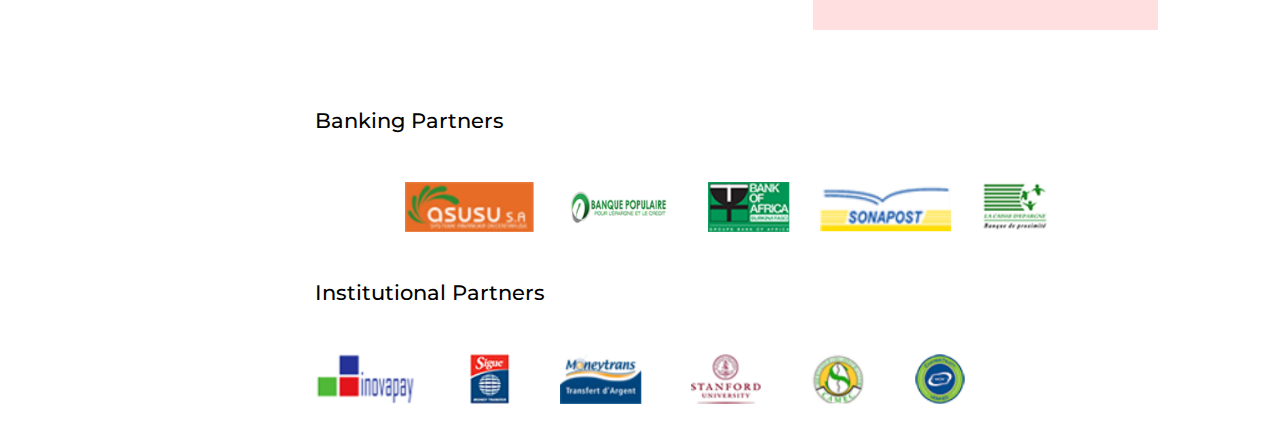
==== commit 2721e01c: "Atualização Desktop geral, faltando apenas os alt's e as medias relativas do texto" ====
--- a/index.html
+++ b/index.html
@@ -4,7 +4,7 @@
 	<meta charset="UTF-8">
 	<title>QuickCash</title>
 	<link rel="stylesheet" href="css/style.css">
-	<link href="https://fonts.googleapis.com/css?family=Merriweather+Sans:400,700|Montserrat+Alternates:400,700,800i" rel="stylesheet">
+	<link href="https://fonts.googleapis.com/css?family=Montserrat+Alternates:400,600|Montserrat:500,600,700|Muli:300" rel="stylesheet">
 	<meta name="viewport" content="width=device-width, initial-scale=1.0">
 	<meta name="keywords" content=""><!-- palavras chave -->
 	<meta name="description" content=""><!-- descrição do site -->
@@ -17,7 +17,7 @@
 	<header class="containerHeader">
 		<section class="containerHeader-barraSuperior">
 			<div class="blocoLogo">
-				<img class="blocoLogo-logo" src="assets/quickcash.jpg">
+				<img class="blocoLogo-logo" src="assets/logo.png">
 			</div>
 			<nav class="blocoMenu">
 				<a href="" class="blocoMenu-link">About us</a>
@@ -62,7 +62,7 @@
 	<!--==========-->
 	<!--=====|Apresentação Simulador|=====-->
 	<section class="containerSimulador">
-		<form class="containerSimulador-formulario" action="">
+		<!-- <form class="containerSimulador-formulario" action="">
 			<label for="">
 				<h1>From:</h1>
 				<select class="containerSimulador-select" name="simulador" id="">
@@ -83,30 +83,32 @@
 				<p>Today's rate: €1 = 655.96 FCFA</p>
 				<p>€2.00 fee</p>
 			</div>
-		</form>
+		</form> -->
 		<!--=====|Apresentação Simulador - Bloco lateral|=====-->
 		<div class="containerSimulador-blocoLateral">
-			<h1 class="containerSimulador-titulo">Simulate your transfer</h1>
-			<h2 class="containerSimulador-subTitulo">QuickCash is currently available in these countries:</h2>
+            <!-- eu usaria h2 aqui -->
+            <h2 class="containerSimulador-titulo">Simulate your transfer</h2>
+            <!-- eu usuaria p aqui -->
+			<p class="containerSimulador-subTitulo">QuickCash is currently available in these countries:</p>
 			<div class="containerSimulador-paises">
 				<div class="containerSimulador-bandeira">
-					<img src="assets/2.png" alt="">
+					<img src="assets/Costa-do-marfim.png" alt="">
 					<p class="containerSimulador-nome">Ivory Coast</p>
 				</div>
 				<div class="containerSimulador-bandeira">
-					<img src="assets/3.png" alt="">
+					<img src="assets/BurkinaFaso.png" alt="">
 					<p class="containerSimulador-nome">Burkina Faso</p>
 				</div>
 				<div class="containerSimulador-bandeira">
-					<img src="assets/4.png" alt="">
+					<img src="assets/mali.png" alt="">
 					<p class="containerSimulador-nome">Mali</p>
 				</div>
 				<div class="containerSimulador-bandeira">
-					<img src="assets/5.png" alt="">
+					<img src="assets/Niger.png" alt="">
 					<p class="containerSimulador-nome">Niger</p>
 				</div>
 				<div class="containerSimulador-bandeira">
-					<img src="assets/6.png" alt="">
+					<img src="assets/Togo.png" alt="">
 					<p class="containerSimulador-nome">Togo</p>
 				</div>
 			</div>
@@ -116,54 +118,66 @@
 	<!--==========-->
 	<!--=====|Apresentação Slide|=====-->
 	<section class="containerSlide">
-		<div class="slide">
-			<input id="slide" type="checkbox">
-			<label for="slide" class="slide-primeiroBloco">
-				<img class="slide-primeiroBloco-img" src="assets/female-farmer-kenya-west.png" alt="">
-				<p class="slide-primeiroBloco-paragrafo">"With QuickCash, I no longer need to go into town for my transfers. Even in the village I can make my transfers at the ATM. Thank you QuickCash to have thought about the rural population. "</p>
-				<h1 class="slide-primeiroBloco-titulo">ThéodoreN'Daplé (Farmer)</h1>
-			</label>
-			<label for="slide" class="slide-segundoBloco">
-				<img class="slide-segundoBloco-img" src="assets/female-farmer-kenya-west.png" alt="">
-			</label>
-		</div>
-		<div class="containerSlide-blocoLateral">
+        <!-- eu colocaria as bolhas nessa section :) -->
+        <!-- depois colocaria dois quadrados, que no caso, vão te permitir usar flexbox -->
+        
+        <div class="blocoSlide">
+			<div class="slide">
+				<input id="slide" type="checkbox">
+				<label for="slide" class="slide-primeiroBloco">
+					<img class="slide-primeiroBloco-img" src="assets/female-farmer-kenya-west.png" alt="">
+					<p class="slide-primeiroBloco-paragrafo">"With QuickCash, I no longer need to go into town for my transfers. Even in the village I can make my transfers at the ATM. Thank you QuickCash to have thought about the rural population. "</p>
+		            <h1 class="slide-primeiroBloco-titulo">ThéodoreN'Daplé (Farmer)</h1>
+				</label>
+				<label for="slide" class="slide-segundoBloco">
+					<img class="slide-segundoBloco-img" src="assets/atelier-secteur-agricole.png" alt="">
+				</label>
+		    </div>
+        </div>
+        <div class="circulos">
+		    <div class="primeiroCirculo"></div>
+		    <div class="segundoCirculo"></div>
+        </div>
+        <!-- não precisa mais dessa div -->
 			<h2 class="containerSlide-titulo">Writing a new page in the history of money transfer along with you!</h2>
-			<div class="primeiroCirculo"></div>
-			<div class="segundoCirculo"></div>
-		</div>
 	</section>
 	<!--=====|Agência e Noticia|=====-->
 	<main class="containerPrincipal">
 		<section class="containerAgencia">
+			<img class="containerAgencia-icon" src="assets/globo.svg" alt="">
 			<h1 class="containerAgencia-titulo">Find an agency near you!</h1>
+			<!-- <div class="containerAgencia-globo"> -->
+			<!-- </div> -->
 			<form class="containerAgencia-form">
-				<h2>Country</h2>
-				<select id="country" name="country" placeholder="Country">
-					<option value="country">Country</option>
-	                <option value="Brazil">Brazil</option>
-	                <option value="France">France</option>
-	                <option value="Italy">Italy</option>
-	                <option value="Japan">Japan</option>
-	                <option value="Mexico">Mexico</option>
-	                <option value="Portugal">Portugal</option>
-	                <option value="Spain">Spain</option>
-	                <option value="United States">United States</option>
-	            </select>
-	            <h2>State</h2>
+                <!-- eu usuria um label aqui! :) assim: -->
+                <label class="containerAgencia-label" for="country">Country</label>
+                <select id="country" name="country" placeholder="Country">
+                    <option value="country">Country</option>
+                    <option value="Brazil">Brazil</option>
+                    <option value="France">France</option>
+                    <option value="Italy">Italy</option>
+                    <option value="Japan">Japan</option>
+                    <option value="Mexico">Mexico</option>
+                    <option value="Portugal">Portugal</option>
+                    <option value="Spain">Spain</option>
+                    <option value="United States">United States</option>
+                </select>
+                
+	            <label class="containerAgencia-label" for="state">State</label>
 	            <select name="state" id="state" placeholder="State" >
 					<option value="state">State</option>
 					<option value="state">State</option>
 					<option value="state">State</option>
 				</select>
-				<h2>City</h2>
+
+				<label class="containerAgencia-label" for="city">City</label>
 				<select name="city" id="city" placeholder="City" >
 					<option value="city">City</option>
 					<option value="city">City</option>
 					<option value="city">City</option>
 				</select>
-				<button>
-					<p class="containerAgencia-botao">SEARCH</p>	
+				<button class="containerAgencia-botao">
+					<a class="containerAgencia-botao-link">SEARCH</a>	
 				</button>
 			</form>
 			<div class="containerMap">
--- a/css/style.css
+++ b/css/style.css
@@ -1,6 +1,23 @@
-* {box-sizing: border-box; border:0; margin:0; padding:0; font-style: none; text-decoration: none; list-style: none;}
-body {font: 100% 'Muli', sans-serif, Montserrat Alternates, sans-serif;} /*'Merriweather Sans', sans-serif;*/
-@import url('https://fonts.googleapis.com/css?family=Muli');
+* {
+	box-sizing: border-box;
+	text-decoration: none;
+}
+/*Font's para o projeto*/
+/*font-family: 'Montserrat', sans-serif;
+font-family: 'Montserrat Alternates', sans-serif;
+font-family: 'Muli', sans-serif;*/
+
+/* hack util :) */
+img {
+    max-width: 100%;
+}
+html{
+	font-size: 100%;
+}
+body {
+    padding: 0;
+    margin: 0;
+}
 
 /*=====|Header|=====*/
 .containerHeader{
@@ -11,8 +28,7 @@
 .containerHeader-barraSuperior{
 	display: flex;
 	justify-content: space-between;
-	padding-left: 2%;
-	padding-right: 2%;
+	padding: 2%;
 }
 .blocoLogo{
 	/*width: 260px;*/
@@ -26,18 +42,20 @@
 	/*left: 230px;*/
 	/*bottom: 80px;*/
 	display: flex;
-	margin-top: 3%;
+	/*margin-top: 3%;*/
 	/*justify-content: flex-end;*/
 }
 .blocoMenu-link{
-	font-family: 'Muli', sans-serif;
+	font-family: 'Montserrat', sans-serif;
+	font-weight: 700;
 	color: rgba(238,51,37,1);
-	font-size: 1.2rem;
+	font-size: 1rem;
 	margin-left: 30px; 
 }
 .blocoLanguage{
 	/*width: 30px;*/
-	font-family: 'Muli', sans-serif;
+	font-family: 'Montserrat', sans-serif;
+	font-weight: 500;
 	margin-left: 50px;
 	/*left: 90%;*/
 	/*bottom: 606px;*/
@@ -64,21 +82,22 @@
 	background: linear-gradient(to bottom, rgba(0,131,202,0) 0%, rgba(0,131,202,0.62) 62%, rgba(0,131,202,1) 100%);
 }
 .blocoTituloImagem-tituloHeader{
-	width: 30%;
-	font-family: 'Muli', sans-serif;
-	font-size: 3rem;
-	font-weight: bold;
+	width: 35%;
+	font-family: 'Montserrat', sans-serif;
+	font-size: 2.8rem;
+	font-weight: 700;
 	color: white;
 	position: absolute;
 	top: 35%;
-	left: 10%;
+	left: 8%;
 }
 .blocoTituloImagem{
-	position: relative;
-	width: 100%;
-	height: 800px;
-	background-image: url("../assets/female-farmer-kenya-west.png");
-	background-size: 125% 100%; 
+    position: relative;
+    /* eu usaria aqui 80vh */
+	min-height: 80vh;
+    background-image: url("../assets/female-farmer-kenya-west.png");
+    /* eu usaria cover */
+	background-size: cover; 
 	background-repeat: no-repeat;
 }
 /*==========*/
@@ -92,6 +111,8 @@
 	margin-left: 5%;
 	color: white;
 	font-size: 2rem;
+	font-family: 'Montserrat', sans-serif;
+	font-weight: 600; 
 }
 .containerProdutos{
 	display: flex;
@@ -107,6 +128,8 @@
 .containerProdutos-bloco-titulo{
 	color: white;
 	text-align: center;
+	font-family: 'Montserrat', sans-serif;
+	font-weight: 600;
 }
 .containerProdutos-bloco-paragrafo{
 	color: white;
@@ -114,42 +137,34 @@
 	width: 200px;
 	margin-left: 7%;
 	font-size: 1.2rem;
+	font-family: 'Muli', sans-serif;
+	font-weight: 300;
 }
 /*==========*/
 /*=====|Apresentação Simulador|=====*/
 .containerSimulador{
 	display: flex;
-	justify-content: space-between;
+	justify-content: flex-end;
 	background-color: rgba(0,131,202,1);
 	padding: 10%;
 }
-.containerSimulador-formulario{
-	/*display: flex;*/
+/*.containerSimulador-formulario{
 	width: 450px;
 	border: 3px solid white;
 	border-radius: 10%;
 	background-color: white;
-	/*padding: 2%; */
 }
 .containerSimulador-formulario label{
 	margin: 0 auto;
 	width: 400px;
 	border-radius: 15%;
-	/*padding: 20%;*/
 	display: flex;
 	background-color: rgba(0,131,202,1);
 }
 .containerSimulador-select{
-	/*padding: 15%;*/
-	/*width: 20px;*/
 	height: 70px;
 	margin: 0 auto;
-	/*border-radius: 50%;*/
-	/*padding-top: 5%;*/
 	background-color: rgba(0,131,202,1);
-}
-.containerSimulador-select option{
-	
 }
 input{
 	display: flex;
@@ -159,8 +174,7 @@
 }
 .containerSimulador-texto{
 	padding-top: 10%;
-	/*padding-bottom: 5%;*/
-}
+}*/
 
 /*==========*/
 /*=====|Apresentação Simulador - Bloco lateral|=====*/
@@ -173,44 +187,54 @@
 .containerSimulador-titulo{
 	color: white;
 	font-size: 2.5rem;
-	width: 270px;
+	width: 280px;
+	font-family: 'Montserrat', sans-serif;
+	font-weight: 700;
 }
 .containerSimulador-subTitulo{
 	color: white;
 	padding-top: 10%;
 	font-size: 1rem;
 	width: 250px;
+	font-family: 'Montserrat', sans-serif;
+	font-weight: 600;
 }
 .containerSimulador-paises{
 	padding-top: 10%;
 }
+.containerSimulador-paises img{
+	width: 40px;
+	height: 40px;
+	border-radius: 50%;
+}
 .containerSimulador-bandeira{
 	display: flex;
-	margin-top: -5%;
+	margin-top: 2%;
 }
 .containerSimulador-nome{
 	color: white;
-	margin-top: 5%;
+	margin-left: 5%;
+	font-family: 'Montserrat', sans-serif;
+	font-weight: 600;
+	/*margin-top: 5%;*/
 }
 /*==========*/
 /*=====|Apresentação Slide|=====*/
 .containerSlide{
 	display: flex;
 	justify-content: space-around;
-	/*margin: 0 auto;*/
-	/*position: relative;*/
-	/*padding-bottom: 10%;*/
-	/*max-width: 100%*/
+	/*width: 100vw;*/
+	height: 100vh;
 	/*background-color: rgba(0,131,202,1);*/
 	background: linear-gradient(to bottom, rgba(0,131,202,1) 0%, rgba(0,131,202,1) 50%, rgba(0,89,202,1) 100%);
 }
 .slide{
 	display: flex;
-	flex-direction: row;
+	/*flex-direction: row;*/
 	width: 300px;	
-	height: 350px;
+	/*height: 350px;	*/
 	position: relative;
-	left: 150px;
+	left: 40%;
 	/*bottom: 70px;*/
 	background-color: white;
 	border-radius: 5%;
@@ -228,7 +252,8 @@
 .slide-primeiroBloco::before{
 	content:'>';
 	color: white;
-	font-weight: bolder;
+	font-family: 'Montserrat', sans-serif;
+	font-weight: 700;
 	font-size: 50px;
 	position: absolute;
 	top: 150px;
@@ -237,7 +262,8 @@
 .slide-primeiroBloco::after{
 	content:'<';
 	color: white;
-	font-weight: bolder;
+	font-family: 'Montserrat', sans-serif;
+	font-weight: 700;
 	font-size: 50px;
 	position: absolute;
 	top: 150px;
@@ -248,53 +274,64 @@
 	left: 15px;
 	top: 15px;
 	width: 270px;
-	height: 200px;
+	height: 180px;
 	border-radius: 5%;
 }
 .slide-primeiroBloco-paragrafo{	
 	margin-top: 70%;
 	padding: 5%; 
 	font-size: 0.7rem;
-	font-family: 'Merriweather Sans', sans-serif;
+	font-family: 'Muli', sans-serif;
+	font-weight: bold;
 }
 .slide-primeiroBloco-titulo{
 	padding: 5%;
 	padding-top: 0;
 	font-size: 0.8rem;
-	font-family: 'Merriweather Sans', sans-serif;
+	font-family: 'Muli', sans-serif;
+	font-weight: bold;
 }
 .containerSlide-titulo{
 	width: 400px;
 	font-size: 2.2rem;
 	color: white;
-	margin-left: 200px;
-	padding-top: 30%;
+	margin-left: 240px;
+	/*padding-top: 30%;*/
 	z-index: 5;
-	position: relative;
-}
-.primeiroCirculo{
-	position: absolute;
-	width: 150px;
-	background-color: ;
-}
-.containerSlide-blocoLateral{
-	width: 700px;
-	height: 610px;
+	position: absolute;
+	font-family: 'Montserrat', sans-serif;
+	/*font-weight: 700;*/
+	font-style: italic;
+}
+/*.containerSlide-blocoLateral{
+	width: 40vw;
+	height: 60vh;
 	position: relative;
 	overflow: hidden;
-	/*background: black;*/
+	background: black;
 	left: 6.5%;
 	bottom: 50px;
 	padding-bottom: 400px;
+}*/
+.circulos{
+	width: 50vw;
+	left: 6%;
+	bottom: 100px;
+	position: relative;
+	overflow: hidden;
+}
+.primeiroCirculo{
+	/*position: absolute;*/
+	width: 150px;
 }
 .primeiroCirculo:before{
 	position: absolute;
 	content:'';
-	width: 250px;
-	height: 250px;
+	width: 280px;
+	height: 280px;
 	border-radius: 50%;
-	top: 30px;
-	left: 35%;
+	top: 50%;
+	right: 50%;
 	/*bottom: 10%;*/
 	background-color: #459FD9;
 	opacity: 0.5;
@@ -303,12 +340,12 @@
 .segundoCirculo:before{
 	position: absolute;
 	content:'';
-	width: 600px;
-	height: 600px;
+	width: 550px;
+	height: 550px;
 	border-radius: 50%;
-	top: 1%;
-	left: 30%;
-	bottom: 10%;
+	/*top: 5%;*/
+	left: 20%;
+	/*bottom: 62px;*/
 	background-color: #459FD9;
 	opacity: 0.5;
 	z-index: 3;
@@ -319,19 +356,35 @@
 	justify-content: space-around;
 	padding: 5% 0 5% 0; 
 	background-color: #F8F8F8;
+	position: relative;
+	overflow: hidden;
 }
 .containerAgencia-titulo{
 	width: 350px;
-	font-size: 3rem;
+	font-size: 2.5rem;
 	color: rgba(238, 51, 37, 1);
+	font-family: 'Montserrat', sans-serif;
+	font-weight: 700;
 	/*position: relative;
 	left: 145px;
 	top: 103px;*/
+	z-index: 3;
+}
+/*.containerAgencia-globo{
+}*/
+.containerAgencia-icon{
+	width:300px;
+	/*height: 10px;*/
+	position: absolute;	
+	top: 25%;
+	left: -5%;
+	z-index: 2;
 }
 .containerAgencia-form{
 	width: 200px;
 	/*position: relative;
 	left: 60%;*/
+	margin-left: -10%;
 	color: rgba(107, 107, 107, 1);
 }
 .containerAgencia-form select{
@@ -339,21 +392,34 @@
 	width: 250px;
 	/*margin-top: 5%;*/
 	cursor: pointer;
-	border-bottom: 1px solid black; 
+	/*border-bottom: 1px solid black; */
 	margin: 5% 0 5% 0;
+	border: 0;
+	border-bottom: 1px solid black;
+}
+.containerAgencia-label{
+	font-size: 1.2rem;
+	font-family: 'Montserrat', sans-serif;
+	font-weight: 700;
 }
 .containerAgencia-botao{
 	background-color: #F8F8F8;
+	border: 0;
+}
+.containerAgencia-botao-link{
 	color: #459FD9;
-	padding-left: 195px;
+	padding-left: 190px;
 	/*text-align: right;*/
 	cursor: pointer;
+	font-family: 'Montserrat', sans-serif;
+	font-weight: 500;
 }
 .containerMap{
 	background: white;
 	width: 220px;
 	height: 220px;
 	/*padding-bottom: 10px;*/
+	font-weight: 600;
 	box-shadow: 0px 2px 13px 1px rgba(0,0,0,0.20);
 	/*position: relative;*/
 }
@@ -365,8 +431,8 @@
 	/*padding-bottom: 5px;*/
 	width: 190px;
 	/*height: 10px;*/
+	font-family: 'Montserrat Alternates', sans-serif;
 	font-size: 0.7rem;
-	font-weight: bold;
 	/*position: absolute;*/
 }
 /*=====|Notícias|=====*/
@@ -385,6 +451,8 @@
 	color: #459FD9;
 	margin-bottom: 3%;
 	font-size: 2rem;
+	font-family: 'Montserrat', sans-serif;
+	font-weight: 600;
 }
 .containerNoticias-secoes{
 	display: flex;
@@ -392,10 +460,10 @@
 	/*width: 60%;*/
 	height: 190px;
 	/*height: 150%;*/
-	padding: 2%;
+	/*padding: 2%;*/
 	background-color: #F8F8F8;
 	border-radius: 5%;
-	margin-bottom: 2%;
+	margin-bottom: 3%;
 	box-shadow: 0px 1px 3px 1px rgba(0,0,0,0.20);
 }
 .reverse{
@@ -405,21 +473,27 @@
 .containerNoticias-imagem{
 	width: 200px;
 	height: 150px;
+	/*padding: 3%;*/
+	margin-top: 3%;
 	margin-left: 4%;
 	margin-right: 2%;
 }
 .containerNoticias-blocoTituloTexto-titulo{
-	font-size: 1rem;
+	font-size: 0.7rem;
 	width: 300px;
 	margin-left: 5%;
+	font-family: 'Montserrat', sans-serif;
+	font-weight: 700;
 	/*margin-top: 1%;*/
-	margin-bottom: 2%;
 	/*margin-right: 3%;*/
 }
 .containerNoticias-blocoTituloTexto-texto{
 	font-size: 0.7rem;
 	width: 300px;
 	margin-left: 5%;
+	font-family: 'Muli', sans-serif;
+	font-weight: 300;
+	/*margin-bottom: 50px;*/
 	/*margin-right: 5%;
 	margin-top: 5%;*/
 }
@@ -427,34 +501,40 @@
 	/*display: flex;*/
 	/*align-items: center;*/
 	margin: 0 auto;
-	font-size: 0.8rem;
+	font-size: 0.5rem;
 	color: #459FD9;
+	font-family: 'Montserrat', sans-serif;
+	font-weight: 500;
 }
 /*==========*/
 /*=====|News|=====*/
 .containerNoticias-news{
 	/*margin-right: 10%;*/
 	width: 30%;
-	height: 700px;
+	height: 120vh;
 	background: #FFDFDF;
 	padding: 1%;
+	margin-top: 2%;
 }
 .containerNoticias-news-titulo{
 	padding: 2%;
 	width: 100%;
 	color: white;
 	background: #D51111;
-}
-.containerNoticias-news-tituloSubTexto{
-
+	font-family: 'Montserrat', sans-serif;
+	font-weight: 600;
 }
 .containerNoticias-news-subTitulo{
-	font-size: 1rem;
-	padding: 8% 1% 0 1%;
+	font-size: 0.9rem;
+	padding: 3% 1% 0 1%;
+	font-family: 'Montserrat', sans-serif;
+	font-weight: 500;
 }
 .containerNoticias-news-texto{
-	font-size: 0.8rem;
-	padding: 5% 1%;
+	font-size: 0.7rem;
+	padding: 3% 1%;
+	font-family: 'Muli', sans-serif;
+	font-weight: 300;
 }
 .containerNoticias-news-texto:after{
 	content:'';
@@ -469,10 +549,12 @@
 }
 .containerNoticias-showMoreNews{
 	/*margin: 0 auto;*/
-	padding: 0 30%;
+	padding: 0 35%;
 	/*margin-top: 5%;*/
-	font-size: 0.8rem;
+	font-size: 0.5rem;
 	color: #459FD9;
+	font-family: 'Montserrat', sans-serif;
+	font-weight: 500;
 }
 /*==========*/
 /*=====|Patrocinadores|=====*/
@@ -511,4 +593,6 @@
 	font-size: 1.3rem;
 	width: 500px;
 	margin-right: 150px;
+	font-family: 'Montserrat', sans-serif;
+	font-weight: 500;
 }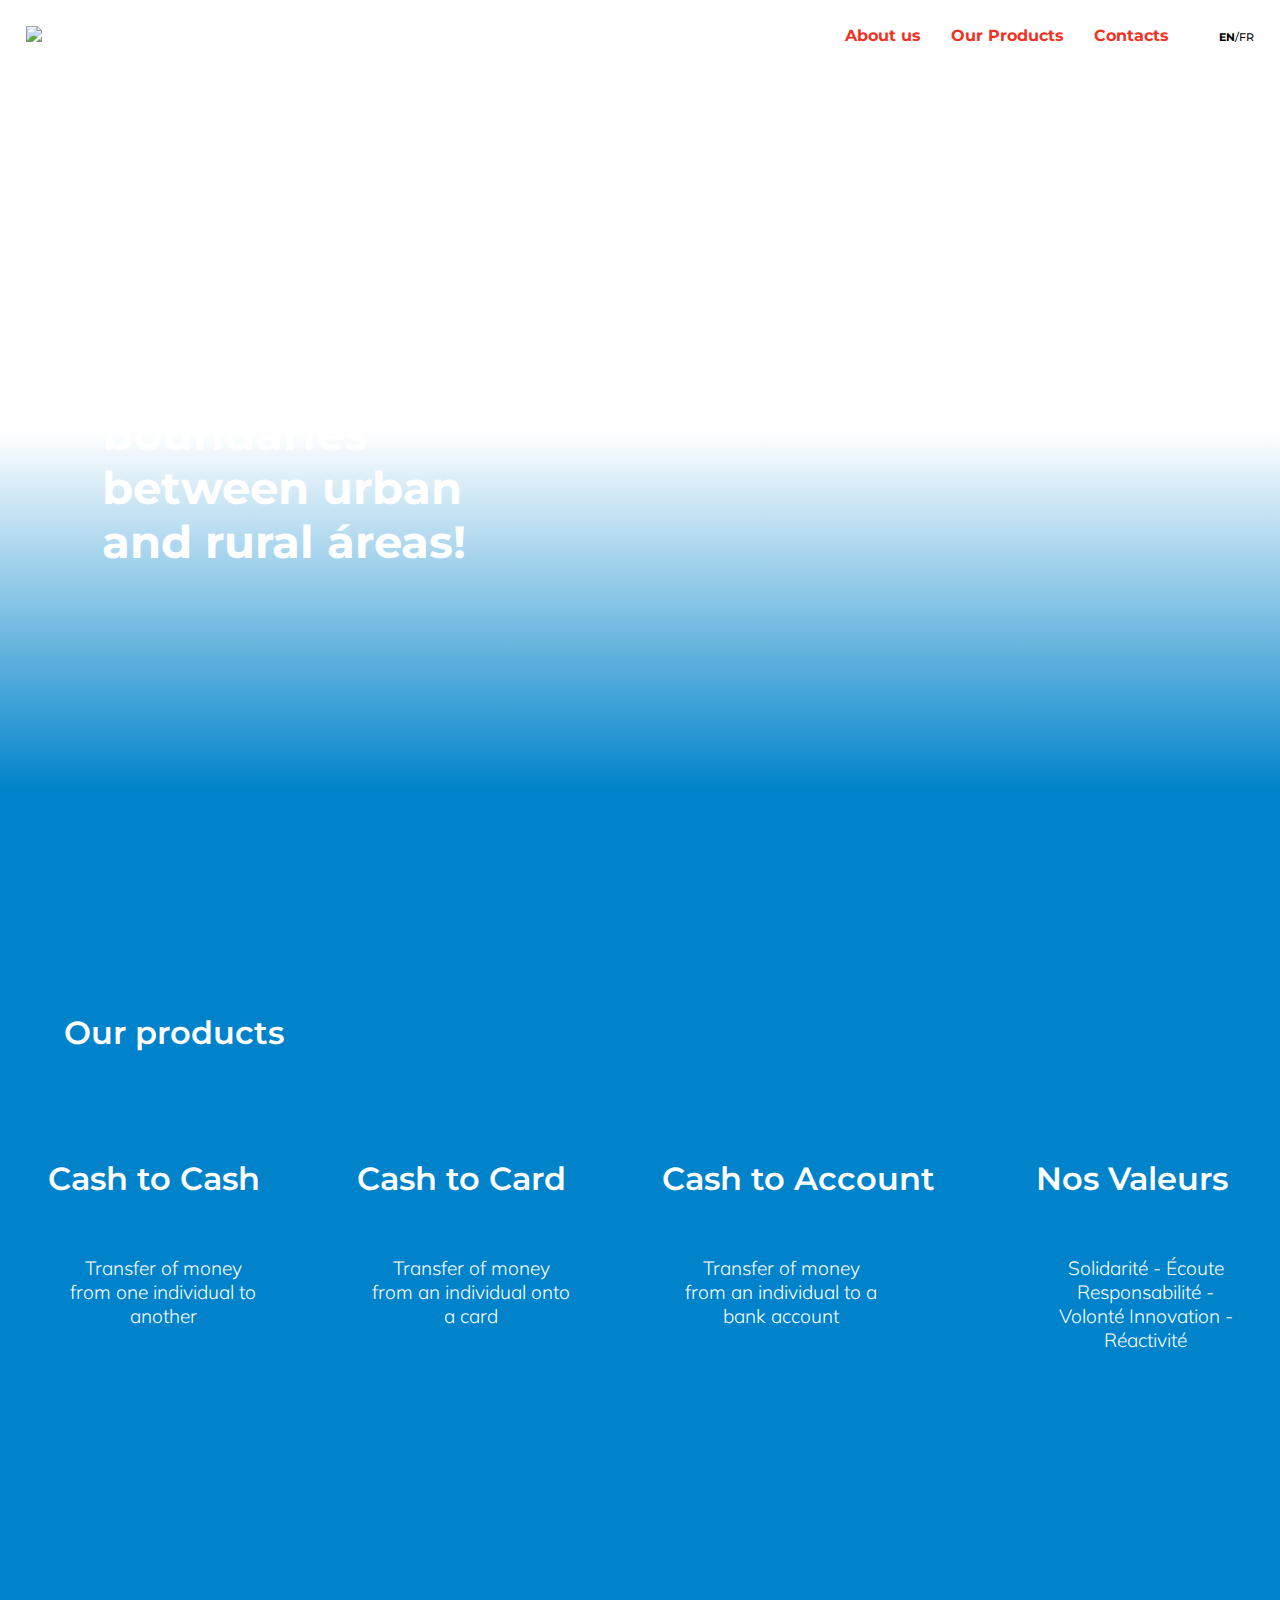
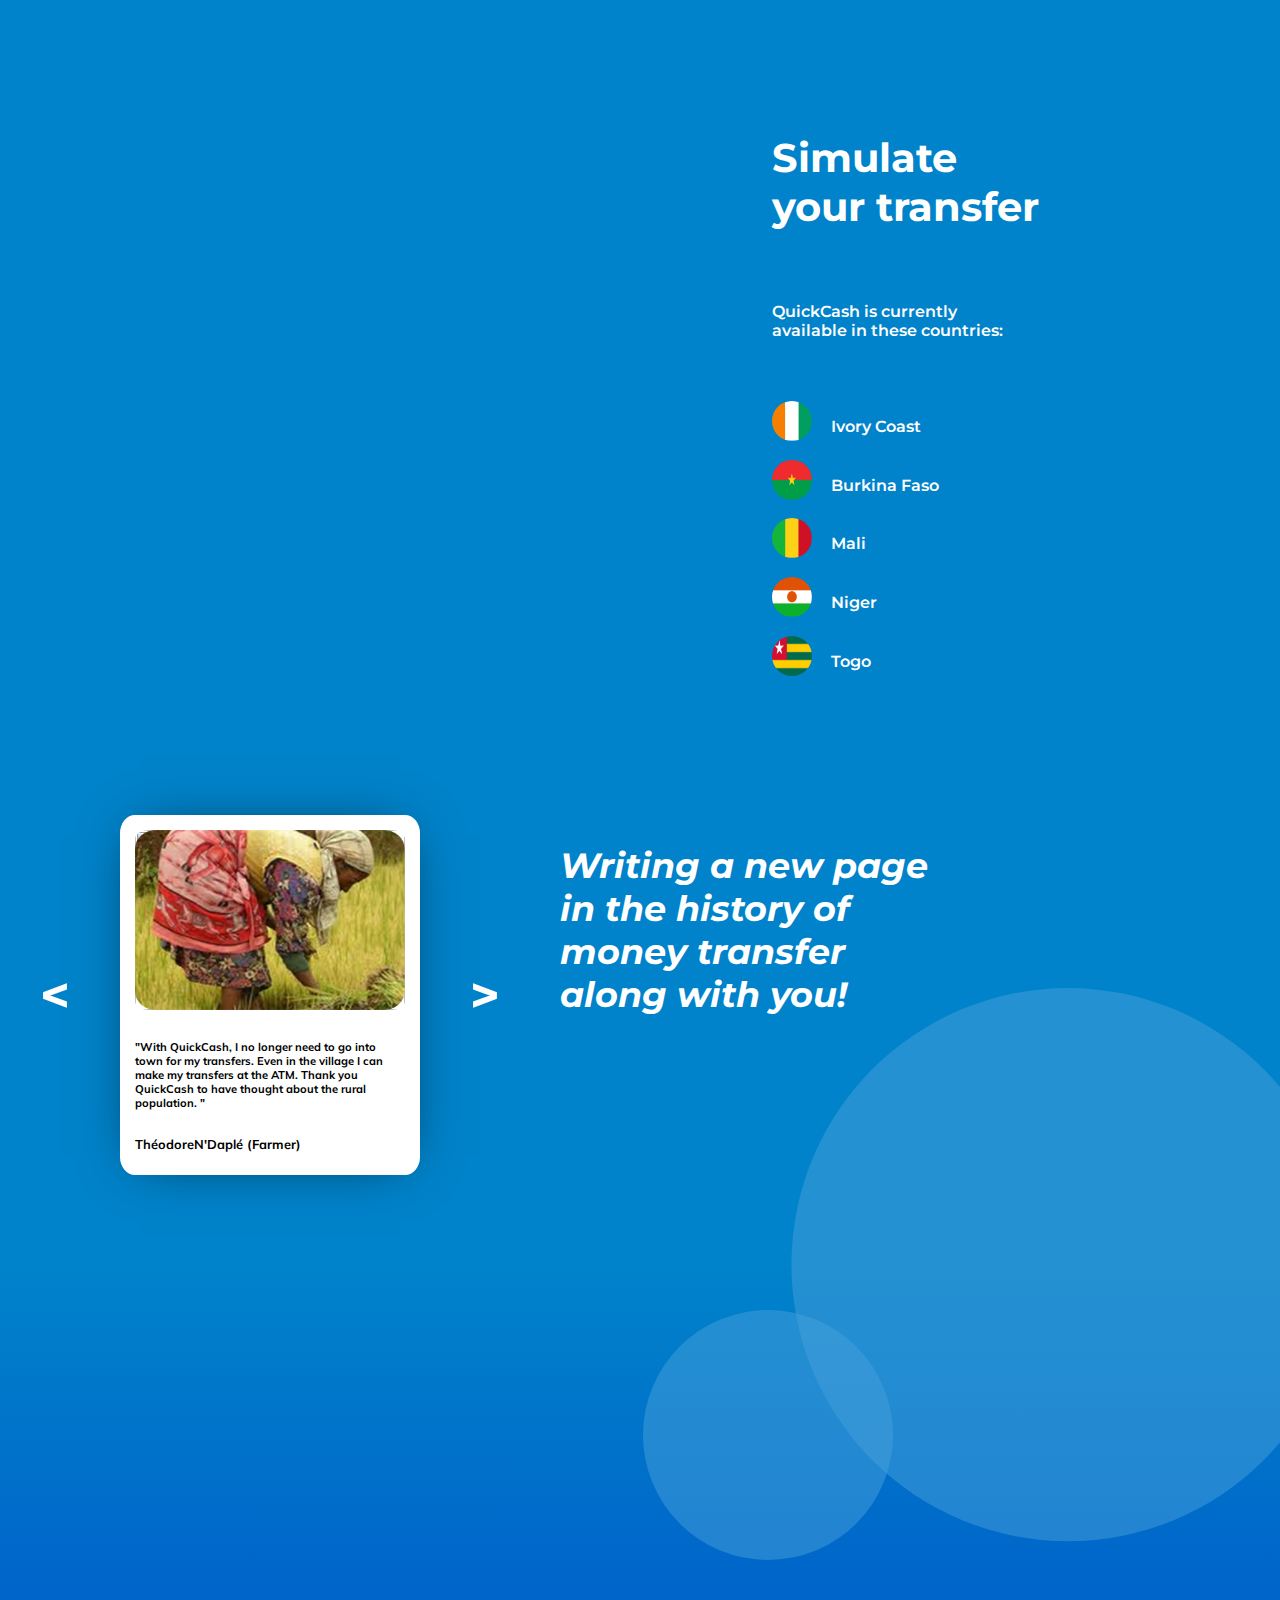
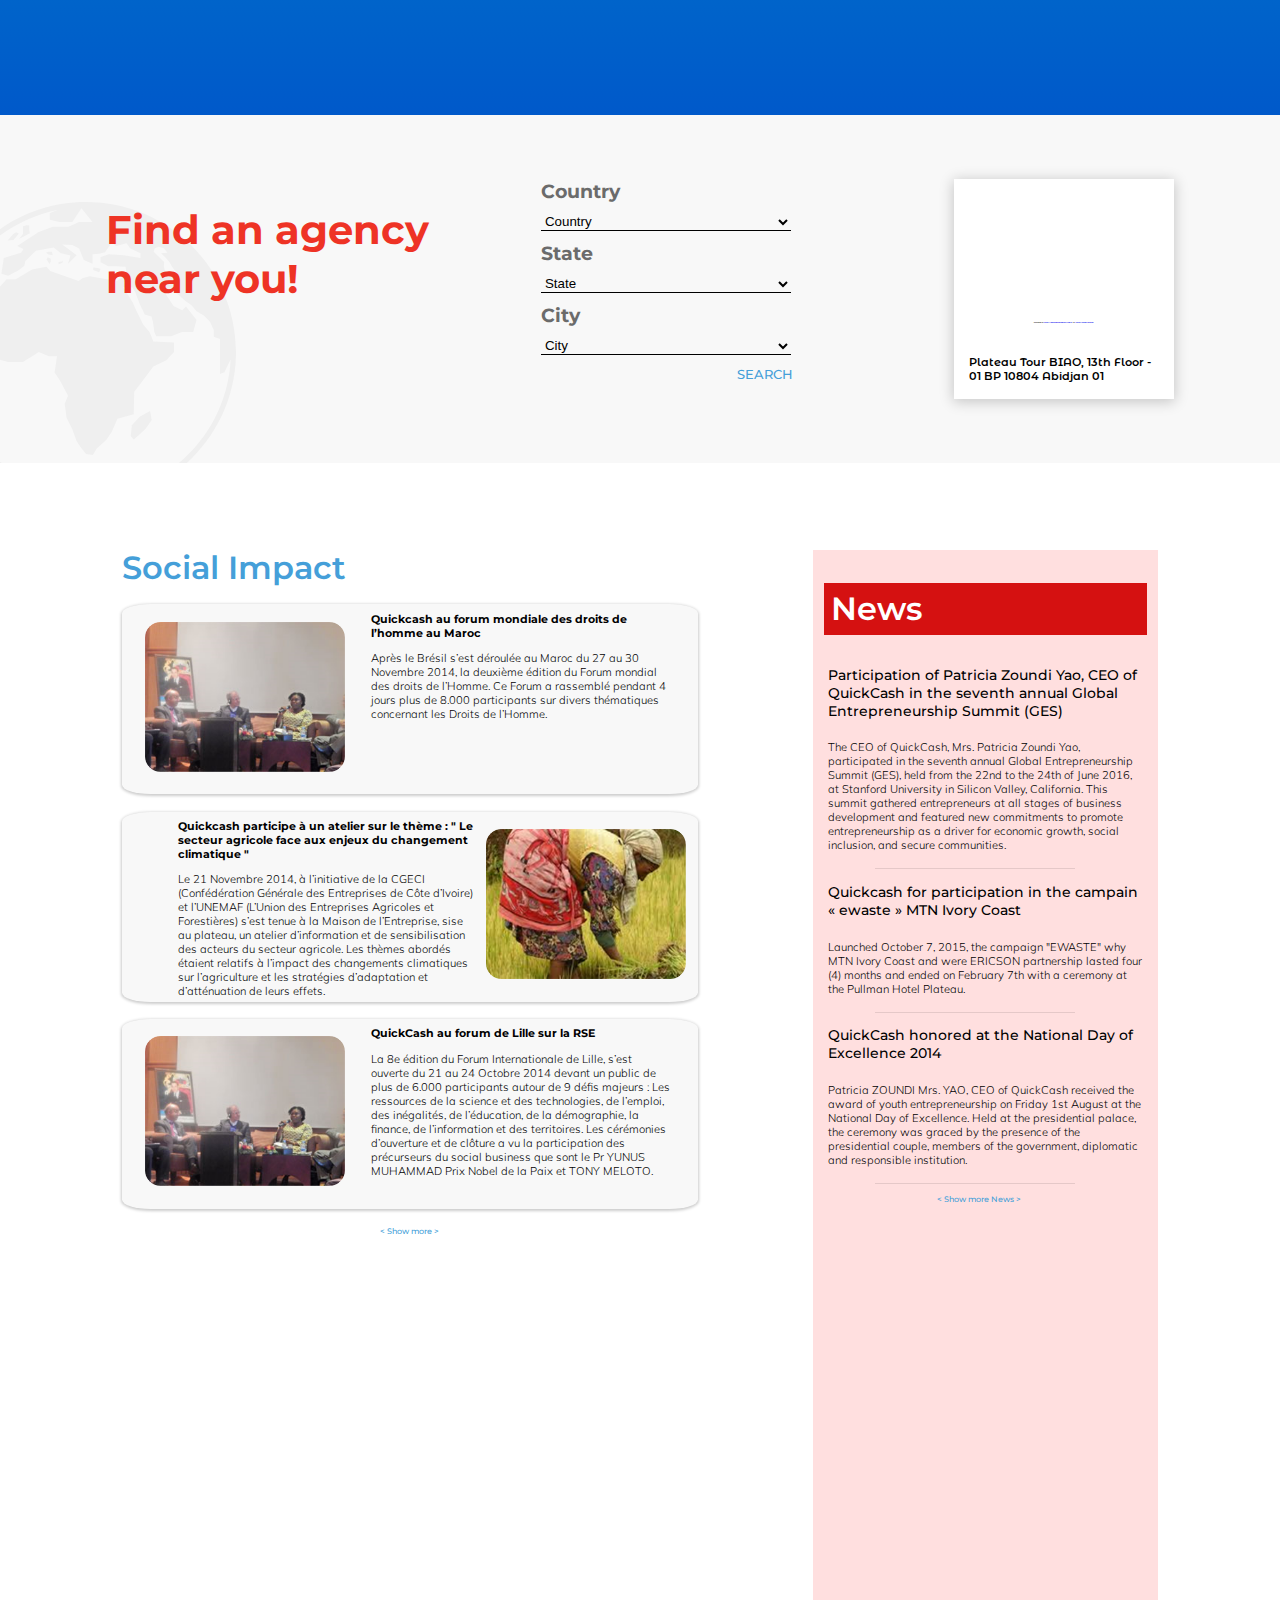
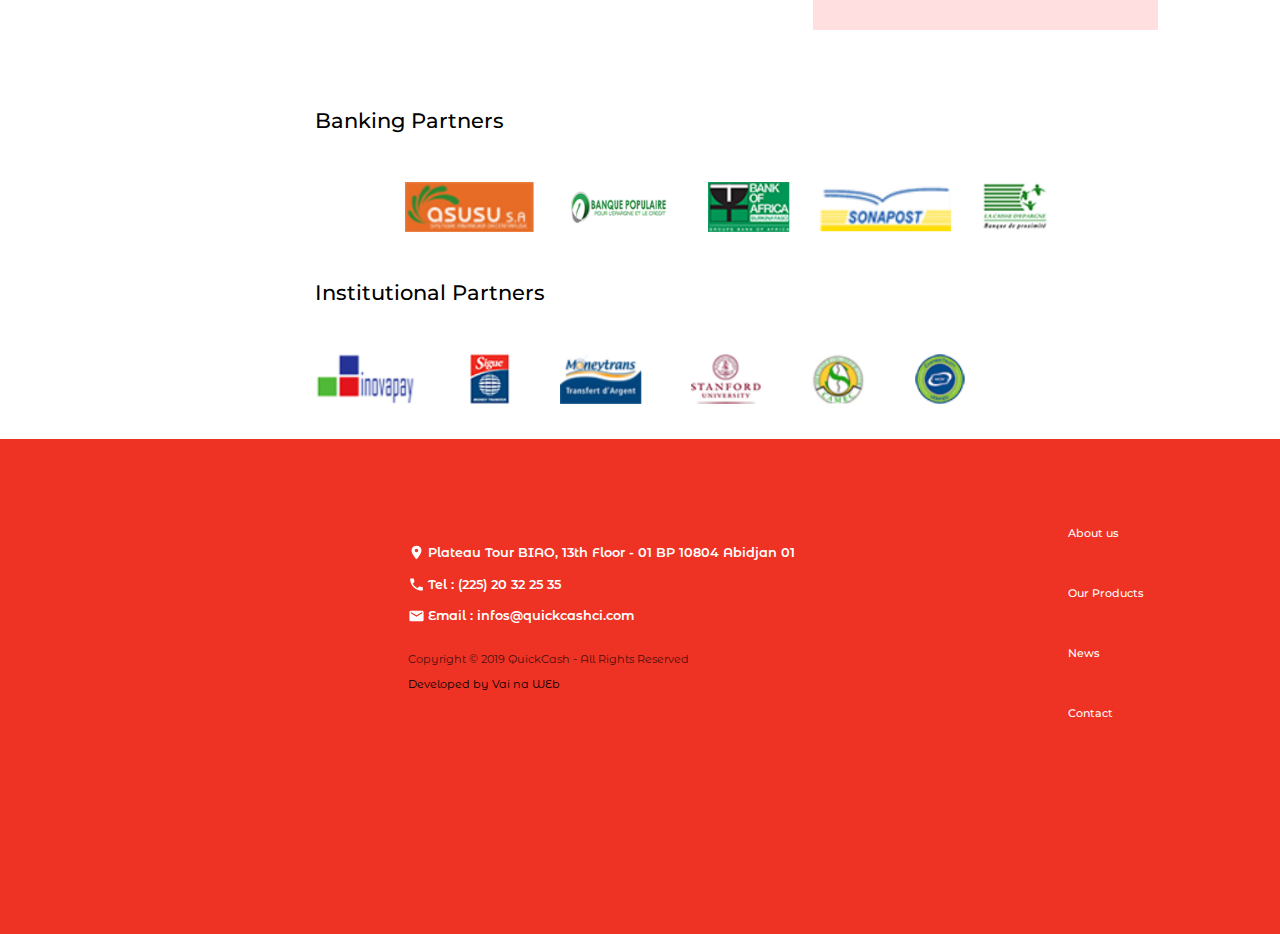
==== commit 889ec957: "Criação do footer" ====
--- a/index.html
+++ b/index.html
@@ -252,8 +252,45 @@
 			</div>
 		</section>
 	</main>
-	<footer>
-		
+	<footer class="containerFooter">
+
+		<div class="containerFooter-circulosMaiores">
+			<img src="assets/circulos-vermelhos.png" alt="">
+		</div>
+
+		<div class="containerFooter-logoContatos">
+			<div class="logoContatos-logoFooter">
+				<img src="assets/logo-footer.png" alt="">
+			</div>
+
+			<div>
+				<div class="logoContatos-iconTexto">
+					<img src="assets/baseline-location_on-24px.svg" alt="">
+					<p>Plateau Tour BIAO, 13th Floor - 01 BP 10804 Abidjan 01</p>
+				</div>
+				<div class="logoContatos-iconTexto">
+					<img src="assets/baseline-phone-24px (1).svg" alt="">
+					<p>Tel : (225) 20 32 25 35</p>
+				</div>
+				<div class="logoContatos-iconTexto">
+					<img src="assets/baseline-email-24px.svg" alt="">
+					<p>Email : infos@quickcashci.com</p>
+				</div>
+			</div>
+
+			<div class="logoContatos-textoCopy">
+				<p class="logoContatos-textoCopy-copy">Copyright © 2019 QuickCash - All Rights Reserved </p>
+				<p>Developed by Vai na WEb</p>
+			</div>
+		</div>
+
+		<div class="containerfooter-menuFooter">
+			<a href="">About us</a>
+			<a href="">Our Products</a>
+			<a href="">News</a>
+			<a href="">Contact</a>
+			<img src="assets/circulos-brancos.png" alt="">
+		</div>
 	</footer>
 	
 </body>
--- a/css/style.css
+++ b/css/style.css
@@ -297,7 +297,7 @@
 	color: white;
 	margin-left: 240px;
 	/*padding-top: 30%;*/
-	z-index: 5;
+	/*z-index: 5;*/
 	position: absolute;
 	font-family: 'Montserrat', sans-serif;
 	/*font-weight: 700;*/
@@ -313,43 +313,29 @@
 	bottom: 50px;
 	padding-bottom: 400px;
 }*/
+
+/*==============*/
 .circulos{
-	width: 50vw;
-	left: 6%;
-	bottom: 100px;
-	position: relative;
 	overflow: hidden;
 }
 .primeiroCirculo{
-	/*position: absolute;*/
-	width: 150px;
-}
-.primeiroCirculo:before{
-	position: absolute;
-	content:'';
-	width: 280px;
-	height: 280px;
-	border-radius: 50%;
-	top: 50%;
-	right: 50%;
-	/*bottom: 10%;*/
+	clip-path: circle(25% at 60% 50%);
+	width: 100vw;
+	height: 100vh;
 	background-color: #459FD9;
 	opacity: 0.5;
-	z-index: 4;
-}
-.segundoCirculo:before{
-	position: absolute;
+}
+.segundoCirculo{
+	position: relative;
 	content:'';
-	width: 550px;
-	height: 550px;
+	width: 250px;
+	height:250px;
 	border-radius: 50%;
-	/*top: 5%;*/
-	left: 20%;
-	/*bottom: 62px;*/
+	left: 35%;
+	bottom: 45%;
 	background-color: #459FD9;
 	opacity: 0.5;
-	z-index: 3;
-}
+}	
 /*=====|Agência|=====*/
 .containerAgencia{
 	display: flex;
@@ -595,4 +581,65 @@
 	margin-right: 150px;
 	font-family: 'Montserrat', sans-serif;
 	font-weight: 500;
+}
+/*=========*/
+.containerFooter{
+	display: flex;
+	justify-content: space-around;
+	background-color: #EE3325;
+	height: 55vh;
+}
+.containerFooter-circulosMaiores{
+	/*padding: 5%;*/
+	margin: 2% 0; 
+}
+.containerFooter-circulosMaiores img{
+	width: 250px;
+	opacity: 0.6;
+}
+.containerFooter-logoContatos{
+	margin: 5% 0;
+}
+.logoContatos-logoFooter{
+	padding-bottom: 20px;
+}
+.logoContatos-logoFooter img{
+	width: 250px;
+}
+.logoContatos-iconTexto{
+	color: white;
+	display: flex;
+	font-size: 0.8rem;
+	margin: -9px 0;
+	font-family: 'Montserrat Alternates', sans-serif;
+	font-weight: 600;
+}
+.logoContatos-iconTexto img{
+	padding-right: 1%;
+	width: 20px;
+}
+.logoContatos-textoCopy{
+	font-size: 0.7rem;
+	margin-top: 25px;
+	font-family: 'Montserrat Alternates', sans-serif;
+}
+.logoContatos-textoCopy-copy{
+	color: black;
+	opacity: 0.7;
+}
+.containerfooter-menuFooter{
+	display: flex;
+	justify-content: space-around;
+	flex-direction: column;	
+	margin-top: 5%;
+	height: 35vh;
+}
+.containerfooter-menuFooter a{
+	color: white;
+	font-size: 0.7rem;
+	font-family: 'Montserrat', sans-serif;
+	font-weight: 500;
+}
+.containerfooter-menuFooter img{
+	margin-top: 30px;
 }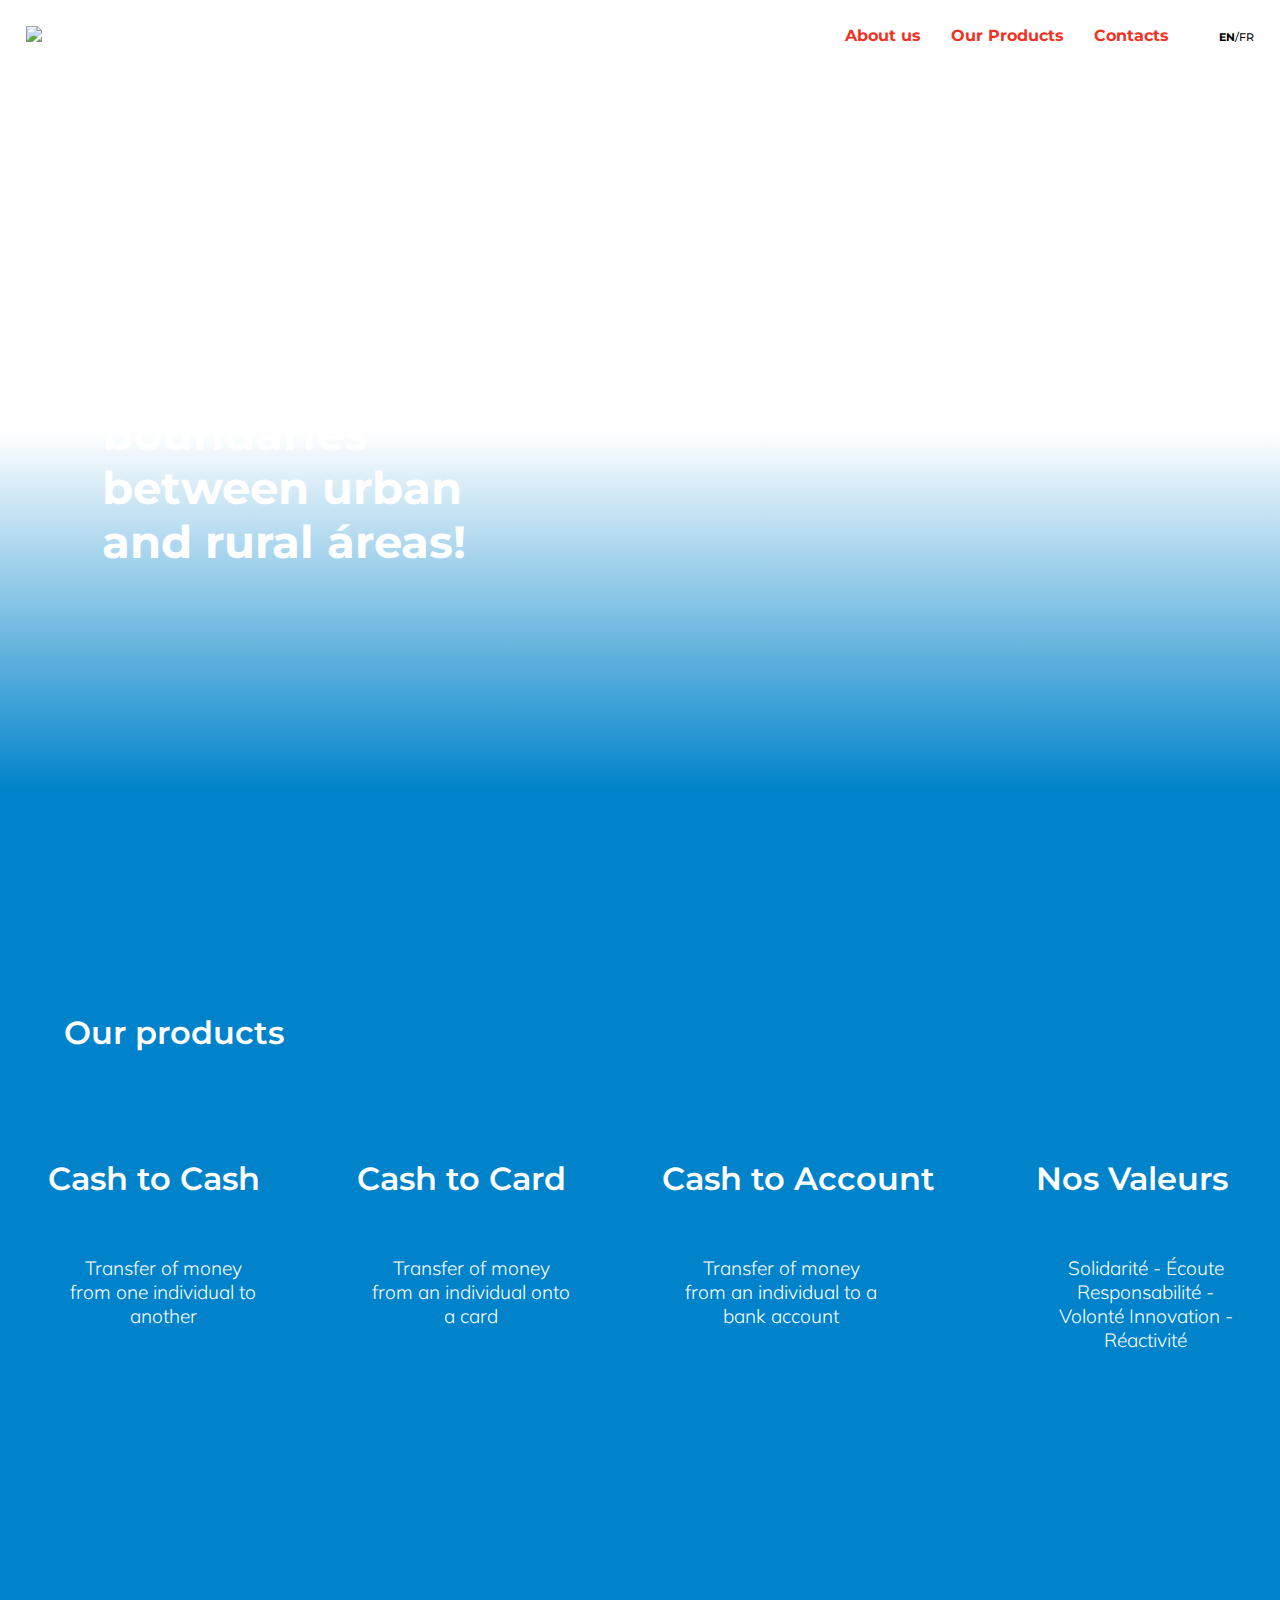
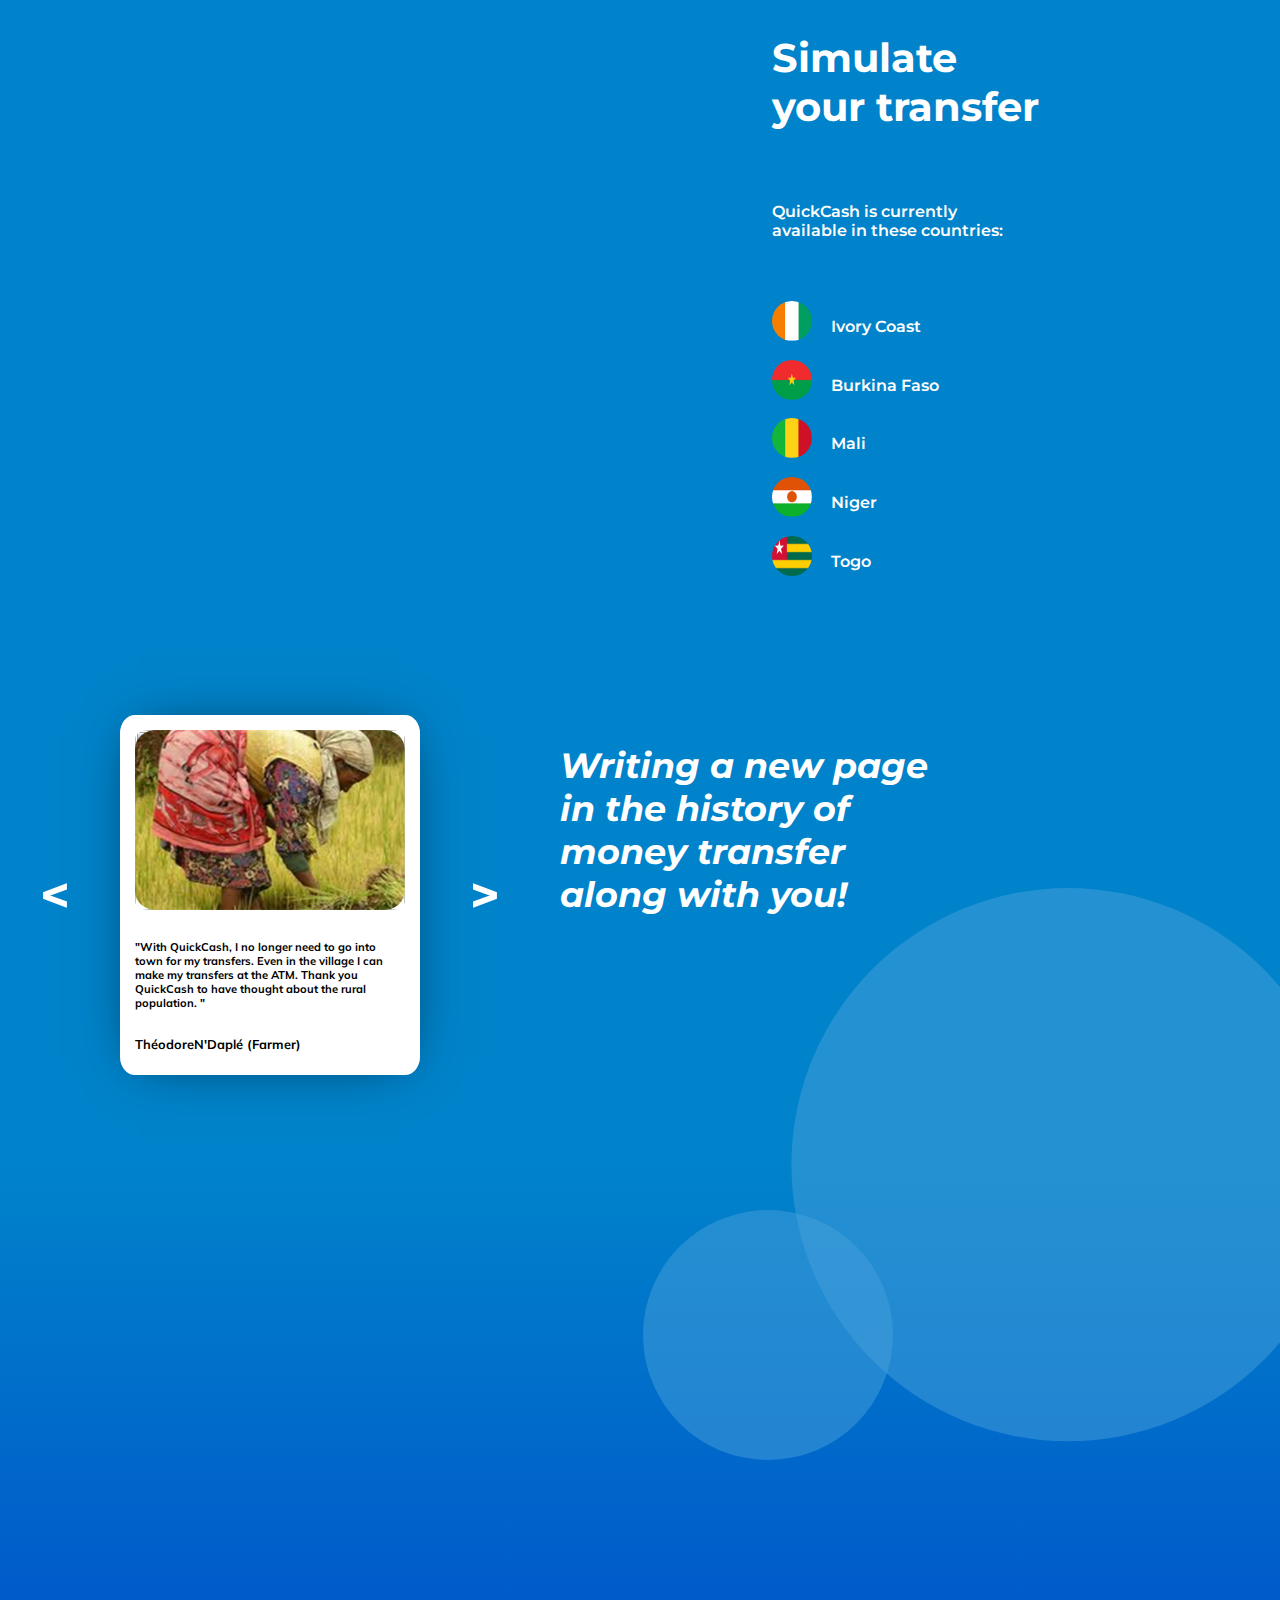
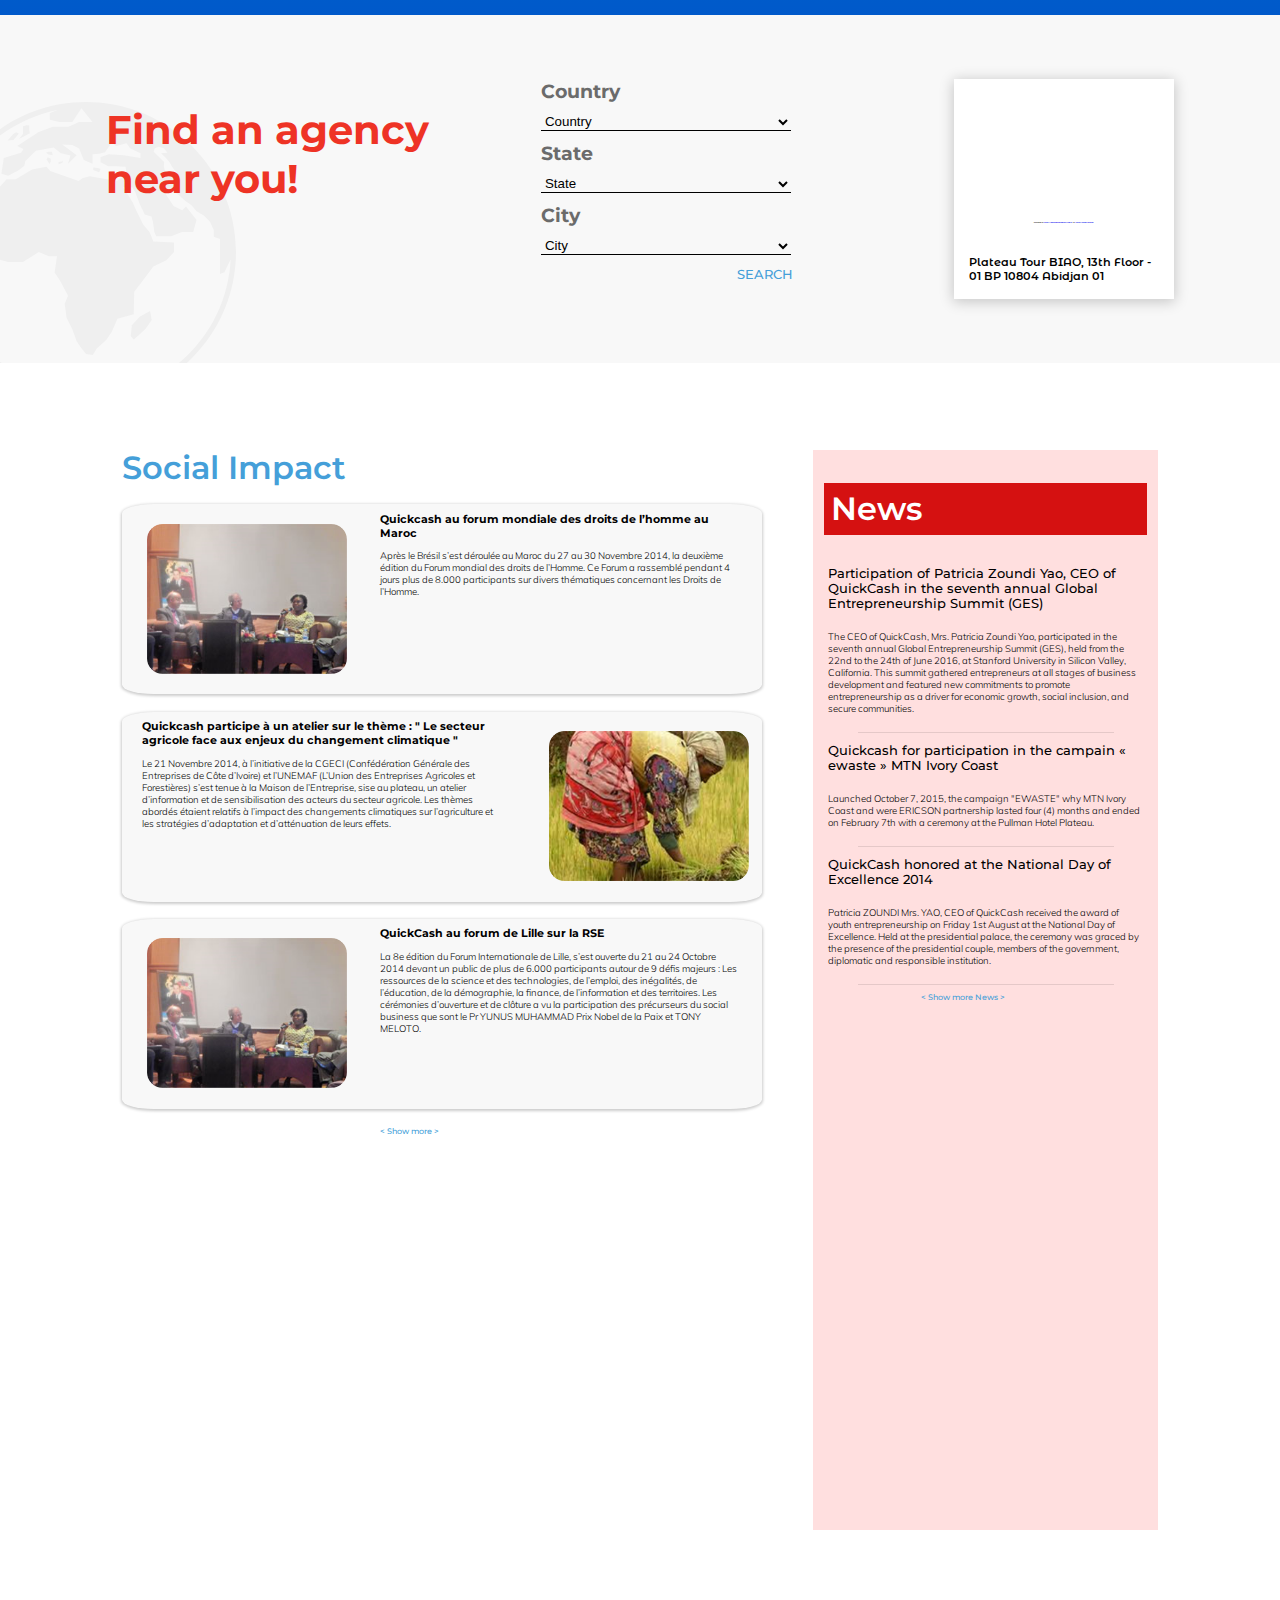
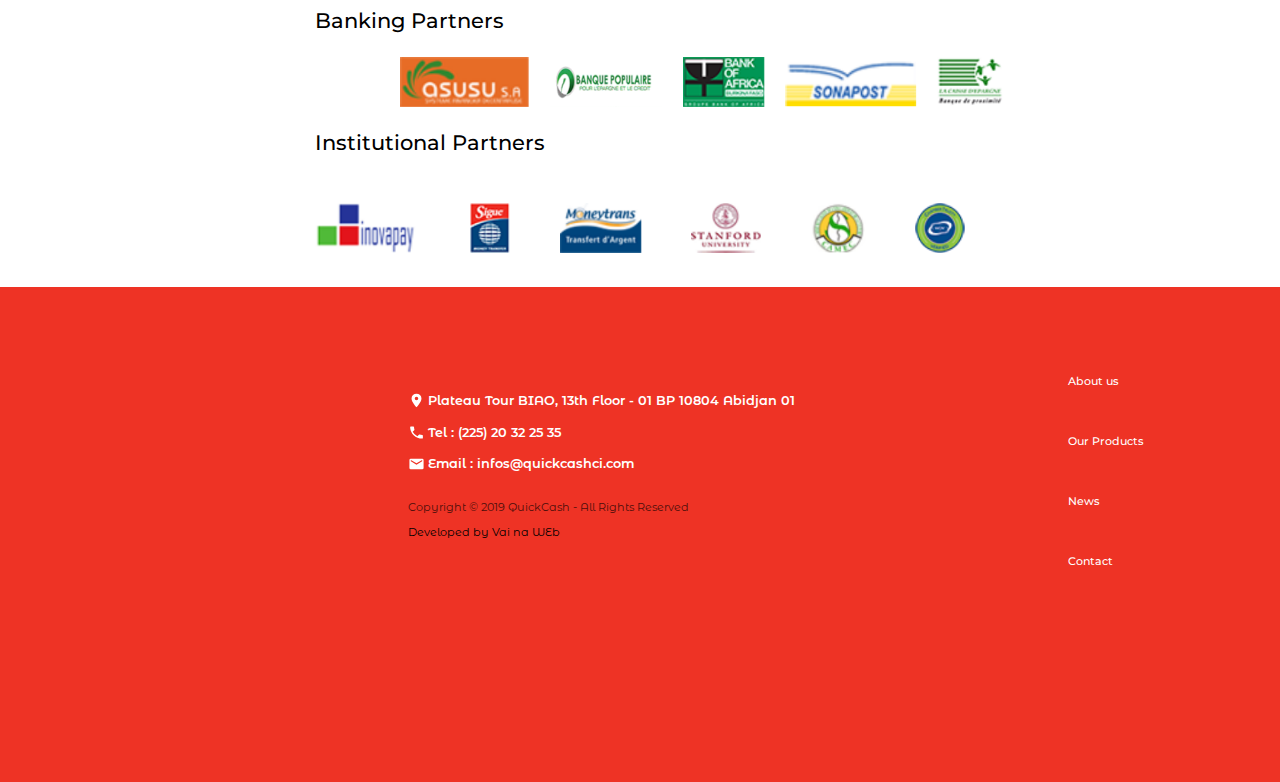
==== commit f5c95192: "responsivo da HOME" ====
--- a/index.html
+++ b/index.html
@@ -26,6 +26,9 @@
 				<div class="blocoLanguage">
 					<a class="blocoLanguage-link" href=""><span>EN</span>/FR</a>
 				</div>
+			</nav>
+			<nav class="blocoMenuMobile">
+				<a href="" class="blocoMenu-link">MENU</a>
 			</nav>
 		</section>
 		<div class="blocoTituloImagem">
@@ -193,7 +196,8 @@
 				<h1 class="containerNoticias-titulo">Social Impact</h1>
 				<div class="containerNoticias-secoes">
 					<img class="containerNoticias-imagem" src="assets/forum-mondiale.png" alt="">
-					<div class="containerNoticias-blocoTituloTexto">
+					<div
+					 class="containerNoticias-blocoTituloTexto">
 						<h1 class="containerNoticias-blocoTituloTexto-titulo">Quickcash au forum mondiale des droits de l’homme au Maroc</h1>
 						<p class="containerNoticias-blocoTituloTexto-texto">Après le Brésil s’est déroulée au Maroc du 27 au 30 Novembre 2014, la deuxième édition du Forum mondial des droits de l’Homme. Ce Forum a rassemblé pendant 4 jours plus de 8.000 participants sur divers thématiques concernant les Droits de l’Homme.</p>
 					</div>
@@ -252,6 +256,7 @@
 			</div>
 		</section>
 	</main>
+	<!--=====|Contatos|=====-->
 	<footer class="containerFooter">
 
 		<div class="containerFooter-circulosMaiores">
--- a/css/style.css
+++ b/css/style.css
@@ -12,7 +12,7 @@
     max-width: 100%;
 }
 html{
-	font-size: 100%;
+	font-size: 16px;
 }
 body {
     padding: 0;
@@ -37,14 +37,23 @@
 	/*width: 260px;*/
 }
 .blocoMenu{
-	/*width: 70%;*/
-	/*position: relative;*/
-	/*left: 230px;*/
-	/*bottom: 80px;*/
-	display: flex;
-	/*margin-top: 3%;*/
-	/*justify-content: flex-end;*/
-}
+	display: flex;
+}
+	@media screen and (max-width: 600px){
+		.blocoMenu{
+			display: none;
+		}	
+	}
+.blocoMenuMobile{
+	display: none;
+}
+	@media screen and (max-width: 600px){
+		.blocoMenuMobile{
+			display: flex;
+			margin-top: 2%;
+			margin-right: 5%;
+		}		
+	}
 .blocoMenu-link{
 	font-family: 'Montserrat', sans-serif;
 	font-weight: 700;
@@ -52,6 +61,12 @@
 	font-size: 1rem;
 	margin-left: 30px; 
 }
+	@media screen and (max-width: 700px){
+		.blocoMenu-link{
+			font-size: 0.63rem;
+			margin-top: 2%;
+		}		
+	}
 .blocoLanguage{
 	/*width: 30px;*/
 	font-family: 'Montserrat', sans-serif;
@@ -65,6 +80,11 @@
 	color: black;
 	font-size: 0.7rem;
 }
+	@media screen and (max-width: 700px){
+		.blocoLanguage-link{
+			font-size: 0.6rem;
+		}		
+	}
 .blocoLanguage span{
 	font-weight: bolder;
 }
@@ -91,6 +111,20 @@
 	top: 35%;
 	left: 8%;
 }
+	@media screen and (max-width: 1024px){
+		.blocoTituloImagem-tituloHeader{
+			font-size: 2rem;
+			/*width: 50%;*/
+			top: 45%;
+		}
+	}
+	@media screen and (max-width: 600px){
+		.blocoTituloImagem-tituloHeader{
+			font-size: 1.3rem;
+			width: 50%;
+			top: 45%;
+		}
+	}
 .blocoTituloImagem{
     position: relative;
     /* eu usaria aqui 80vh */
@@ -100,13 +134,33 @@
 	background-size: cover; 
 	background-repeat: no-repeat;
 }
+	@media screen and (max-width: 900px){
+		.blocoTituloImagem{
+			min-height: 70vh;
+			/*background-size: cover;*/
+		}		
+	}
+	@media screen and (max-width: 580px){
+		.blocoTituloImagem{
+			/*width: 5vw;*/
+			min-height: 50vh;
+			/*background-size: cover;*/
+		}		
+	}
 /*==========*/
 
 /*=====|Produtos|=====*/
 .container{
 	background-color: rgba(0,131,202,1);
-	padding: 200px 0 200px 0;
-}
+	padding: 200px 0 100px 0;
+}
+	@media screen and (max-width: 1024px){
+	 	.container{
+	 		display: flex;
+	 		justify-content: center;
+	 		flex-wrap: wrap;
+	 	}
+	}
 .container-titulo{
 	margin-left: 5%;
 	color: white;
@@ -114,12 +168,35 @@
 	font-family: 'Montserrat', sans-serif;
 	font-weight: 600; 
 }
+	@media screen and (max-width: 1024px){
+		.container-titulo{
+			width: 100vw;
+		}		
+	}
+	@media screen and (max-width: 600px){
+		.container-titulo{
+			text-align: center;
+		}		
+	}
 .containerProdutos{
 	display: flex;
 	justify-content: space-around;
 	/*margin: 0 auto;*/
 	/*width: 100%;*/
 }
+	@media screen and (max-width: 1024px){
+		.containerProdutos{
+			width: 60vw;
+			/*flex-direction: column;*/
+			flex-wrap: wrap;
+			justify-content: center;
+		}
+	}
+	@media screen and (max-width: 800px){
+		.containerProdutos{
+			width: 80vw;
+		}
+	}
 .containerProdutos-bloco{
 	margin-top: 5%;
 	/*display: flex;*/
@@ -228,6 +305,13 @@
 	/*background-color: rgba(0,131,202,1);*/
 	background: linear-gradient(to bottom, rgba(0,131,202,1) 0%, rgba(0,131,202,1) 50%, rgba(0,89,202,1) 100%);
 }
+	@media screen and (max-width: 600px){
+		.containerSlide{
+			padding-bottom: 10%;
+			flex-direction: column-reverse;
+			justify-content: center;
+		}
+	}
 .slide{
 	display: flex;
 	/*flex-direction: row;*/
@@ -240,6 +324,20 @@
 	border-radius: 5%;
 	box-shadow: 0px 1px 54px -20px rgba(0,0,0,0.75);
 }
+	@media screen and (max-width: 1024px){
+		.slide{
+			left: 10%;
+			top: 5%;
+			/*bottom: 5%;*/
+			/*position: absolute;*/
+		}
+	}
+	@media screen and (max-width: 600px){
+		.slide{
+			left: 15%;
+			/*position: absolute;*/
+		}
+	}
 input{
 	display: none;
 }
@@ -259,6 +357,11 @@
 	top: 150px;
 	left: 350px;
 }
+@media screen and (max-width: 1024px){
+		.slide-primeiroBloco::before{
+			left: 310px;
+		}		
+	}
 .slide-primeiroBloco::after{
 	content:'<';
 	color: white;
@@ -269,6 +372,11 @@
 	top: 150px;
 	right: 350px;
 }
+	@media screen and (max-width: 1024px){
+		.slide-primeiroBloco::after{
+			right: 310px;
+		}		
+	}
 .slide-primeiroBloco-img,.slide-segundoBloco-img{
 	position: absolute;
 	left: 15px;
@@ -303,6 +411,25 @@
 	/*font-weight: 700;*/
 	font-style: italic;
 }
+	@media screen and (max-width: 1024px){
+		.containerSlide-titulo{
+			margin-left: 0;
+			font-size: 1.5rem;
+			position: relative;
+			left: 5%;
+			/*right: 15%;*/
+			width: 30vw;
+		}
+	}
+	@media screen and (max-width: 600px){
+		.containerSlide-titulo{
+			font-size: 1.5rem;
+			position: relative;
+			left: 16%;
+			/*right: 15%;*/
+			width: 60vw;
+		}
+	}
 /*.containerSlide-blocoLateral{
 	width: 40vw;
 	height: 60vh;
@@ -318,6 +445,11 @@
 .circulos{
 	overflow: hidden;
 }
+	@media screen and (max-width: 1024px){
+		.circulos{
+			display: none;
+		}		
+	}
 .primeiroCirculo{
 	clip-path: circle(25% at 60% 50%);
 	width: 100vw;
@@ -345,6 +477,14 @@
 	position: relative;
 	overflow: hidden;
 }
+	@media screen and (max-width: 1024px){
+		.containerAgencia{
+			/*width: 50vw;*/
+			position: none;
+			flex-wrap: wrap;
+			/*background-color: black;*/
+		}
+	}
 .containerAgencia-titulo{
 	width: 350px;
 	font-size: 2.5rem;
@@ -366,6 +506,11 @@
 	left: -5%;
 	z-index: 2;
 }
+	@media screen and (max-width: 1024px){
+		.containerAgencia-icon{
+			display: none;
+		}
+	}
 .containerAgencia-form{
 	width: 200px;
 	/*position: relative;
@@ -373,6 +518,15 @@
 	margin-left: -10%;
 	color: rgba(107, 107, 107, 1);
 }
+	@media screen and (max-width: 1024px){
+		.containerAgencia-form{
+			width: 90vw;
+			margin-left: 0;
+			display: flex;
+			justify-content: center;
+			flex-wrap: wrap;
+		}		
+	}
 .containerAgencia-form select{
 	background-color: #F8F8F8;
 	width: 250px;
@@ -383,15 +537,36 @@
 	border: 0;
 	border-bottom: 1px solid black;
 }
+	@media screen and (max-width: 1024px){
+		.containerAgencia-form select{
+			width: 50vw;
+			/*margin: 5% 0 5% 0;*/
+			/*border: 0;*/
+		}
+	}
 .containerAgencia-label{
 	font-size: 1.2rem;
 	font-family: 'Montserrat', sans-serif;
 	font-weight: 700;
-}
+	width: 100vw;
+	/*text-align: center;*/
+}
+	@media screen and (max-width: 1024px){
+		.containerAgencia-label{
+			/*text-align: center;*/
+			margin-left: 23%;
+		}
+	}
 .containerAgencia-botao{
 	background-color: #F8F8F8;
 	border: 0;
-}
+	/*display: flex;*/
+}
+	@media screen and (max-width: 1024px){
+		.containerAgencia-botao{
+			width: 100vw;
+		}		
+	}
 .containerAgencia-botao-link{
 	color: #459FD9;
 	padding-left: 190px;
@@ -400,6 +575,12 @@
 	font-family: 'Montserrat', sans-serif;
 	font-weight: 500;
 }
+	@media screen and (max-width: 1024px){
+		.containerAgencia-botao-link{
+			/*width: 100vw;*/
+			padding-left: 50%;
+		}		
+	}
 .containerMap{
 	background: white;
 	width: 220px;
@@ -409,9 +590,30 @@
 	box-shadow: 0px 2px 13px 1px rgba(0,0,0,0.20);
 	/*position: relative;*/
 }
+	@media screen and (max-width: 1024px){
+		.containerMap{
+			margin-top: 10%;
+			width: 35vw;
+			height: 50vh;
+			/*background-color: black;*/
+		}		
+	}
+	@media screen and (max-width: 762px){
+		.containerMap{
+			width: 50vw;
+			height: 50vh;
+			/*background-color: black;*/
+		}		
+	}
 .containerMap-map{
 	margin: 2% auto 0 auto;
 }
+	@media screen and (max-width: 1024px){
+		.containerMap-map{
+			margin: 10% auto 0 auto;
+			/*width: 100%;*/
+		}
+	}
 .containerMap-texto{
 	margin: 0 auto;
 	/*padding-bottom: 5px;*/
@@ -428,11 +630,23 @@
 	margin: 5%;
 	width: 90%;
 }
+	@media screen and (max-width: 1024px){
+		.containerNoticias{
+			flex-wrap: wrap;
+		}
+	}
 .containerNoticias-TituloSecoes{
 	display: flex;
 	flex-direction: column;
 	width: 50%;
 }
+	@media screen and (max-width: 1024px){
+		.containerNoticias-TituloSecoes{
+		width: 100%;
+		/*justify-content: center;*/
+		/*flex-direction: row;*/
+		}		
+	}
 .containerNoticias-titulo{
 	color: #459FD9;
 	margin-bottom: 3%;
@@ -440,10 +654,15 @@
 	font-family: 'Montserrat', sans-serif;
 	font-weight: 600;
 }
+	@media screen and (max-width: 600px){
+		.containerNoticias-titulo{
+			text-align: center;
+		}
+	}
 .containerNoticias-secoes{
 	display: flex;
 	/*justify-content: space-around;*/
-	/*width: 60%;*/
+	width: 50vw;
 	height: 190px;
 	/*height: 150%;*/
 	/*padding: 2%;*/
@@ -452,6 +671,24 @@
 	margin-bottom: 3%;
 	box-shadow: 0px 1px 3px 1px rgba(0,0,0,0.20);
 }
+	@media screen and (max-width: 1024px) {
+		.containerNoticias-secoes{
+			width: 80vw;
+			margin: 2% auto;
+			
+		}
+	}
+	@media screen and (max-width: 600px){
+		.containerNoticias-secoes{
+			/*display: flex;*/
+			height: 60vh;
+			/*margin: 0;*/
+			width: 50vw;
+			flex-direction: column row-reverse;
+			justify-content: center;
+			flex-wrap: wrap;
+		}
+	}	
 .reverse{
 	flex-direction: row-reverse;
 	/*text-align: right;*/
@@ -464,25 +701,46 @@
 	margin-left: 4%;
 	margin-right: 2%;
 }
+	@media screen and (max-width: 600px){
+		.containerNoticias-imagem{
+			width: 180px;
+			height: 150px;
+			margin-left: 2%;
+			margin-right: 2%;
+			margin-top: 5%;
+		}
+	}
 .containerNoticias-blocoTituloTexto-titulo{
 	font-size: 0.7rem;
-	width: 300px;
+	/*width: 30vw;*/
 	margin-left: 5%;
+	margin-right: 5%;
 	font-family: 'Montserrat', sans-serif;
 	font-weight: 700;
 	/*margin-top: 1%;*/
 	/*margin-right: 3%;*/
 }
+	@media screen and (max-width: 600px){
+		.containerNoticias-blocoTituloTexto-titulo{
+			font-size: 0.6rem;
+		}
+	}
 .containerNoticias-blocoTituloTexto-texto{
-	font-size: 0.7rem;
-	width: 300px;
+	font-size: 0.6rem;
+	/*width: 300px;*/
 	margin-left: 5%;
+	margin-right: 5%;
 	font-family: 'Muli', sans-serif;
 	font-weight: 300;
 	/*margin-bottom: 50px;*/
 	/*margin-right: 5%;
 	margin-top: 5%;*/
 }
+	@media screen and (max-width: 600px){
+		.containerNoticias-blocoTituloTexto-texto{
+			font-size: 0.48rem;
+		}
+	}
 .containerNoticias-showMore{
 	/*display: flex;*/
 	/*align-items: center;*/
@@ -502,6 +760,11 @@
 	padding: 1%;
 	margin-top: 2%;
 }
+	@media screen and (max-width: 1024px){
+		.containerNoticias-news{
+			width: 100%;
+		}
+	}
 .containerNoticias-news-titulo{
 	padding: 2%;
 	width: 100%;
@@ -511,13 +774,13 @@
 	font-weight: 600;
 }
 .containerNoticias-news-subTitulo{
-	font-size: 0.9rem;
+	font-size: 0.8rem;
 	padding: 3% 1% 0 1%;
 	font-family: 'Montserrat', sans-serif;
 	font-weight: 500;
 }
 .containerNoticias-news-texto{
-	font-size: 0.7rem;
+	font-size: 0.6rem;
 	padding: 3% 1%;
 	font-family: 'Muli', sans-serif;
 	font-weight: 300;
@@ -525,23 +788,47 @@
 .containerNoticias-news-texto:after{
 	content:'';
 	position: absolute;
-	width: 200px;
+	width: 20vw;
 	height: 1px;
-	/*top: 5px;*/
+	/*top: 1px;*/
 	margin-top: 30px;
-	right: 16%;
+	right: 13%;
 	background: black;
 	opacity: 0.1;
 }
+ @media screen and (max-width: 1100px){
+	.containerNoticias-news-texto:after{
+		display: none;
+	}
+ }
 .containerNoticias-showMoreNews{
 	/*margin: 0 auto;*/
-	padding: 0 35%;
+	padding: 0 30%;
 	/*margin-top: 5%;*/
 	font-size: 0.5rem;
 	color: #459FD9;
 	font-family: 'Montserrat', sans-serif;
 	font-weight: 500;
 }
+ @media screen and (max-width: 1024px){
+ 	.containerNoticias-showMoreNews{
+		padding: 0 40%;
+		/*margin-top: 500px;*/
+		font-size: 0.7rem;
+ 	}
+ }
+ @media screen and (max-width: 695px){
+ 	.containerNoticias-showMoreNews{
+		padding: 0 35%;
+		/*font-size: 0.7rem;*/
+ 	}
+ }
+ @media screen and (max-width: 500px){
+ 	.containerNoticias-showMoreNews{
+		padding: 0 30%;
+		/*font-size: 0.7rem;*/
+ 	}
+ }
 /*==========*/
 /*=====|Patrocinadores|=====*/
 .containerNoticias-patrocinadores{
@@ -554,41 +841,114 @@
 	/*align-content: center;*/
 	flex-wrap: wrap;
 	/*padding: 10%;*/
-}
+	/*background-color: black;*/
+}
+	@media screen and (max-width: 1024px){
+		.containerNoticias-patrocinadores{
+			width: 95vw;
+			/*margin: 0 0;*/
+			/*flex-wrap: wrap;*/
+		}		
+	}
 .containerNoticias-patrocinadores img{
 	/*width: 80px;*/
 	height: 50px;
 	/*display: flex;*/
 	/*align-content: space-around;*/
-	margin: 15px;
-}
+	margin: 2%;
+}
+	@media screen and (max-width: 1024px){
+		.containerNoticias-patrocinadores img{
+			/*width: 15%;*/
+			height: none;
+			
+		}
+	}
 .containerNoticias-patrocinadores-bancos{
 	display: flex;
 	justify-content: space-around;
 	width: 500px;
-	margin: 20px 0;
-}
+	/*margin: 20px 0;*/
+	/*background-color: green;*/
+}
+	@media screen and (max-width: 1024px){
+		.containerNoticias-patrocinadores-bancos{
+			width: 45vw;
+			flex-wrap: wrap;
+			/*margin: 0 0;*/
+		}
+
+	}
+	@media screen and (max-width: 830px){
+		.containerNoticias-patrocinadores-bancos{
+			width: 50vw;
+		}
+
+	}
+	@media screen and (max-width: 652px){
+		.containerNoticias-patrocinadores-bancos{
+			width: 70vw;
+		}
+
+	}
 .containerNoticias-patrocinadores-instituicoes{
 	display: flex;
 	justify-content: space-around;
 	width: 700px;
 	margin: 20px 0;
 }
+	@media screen and (max-width: 1024px){
+		.containerNoticias-patrocinadores-instituicoes{
+			width: 35vw;
+			flex-wrap: wrap;
+		}
+
+	}
+	@media screen and (max-width: 741px){
+		.containerNoticias-patrocinadores-instituicoes{
+			width: 45vw;
+			/*flex-wrap: wrap;*/
+		}
+
+	}
+	@media screen and (max-width: 580px){
+		.containerNoticias-patrocinadores-instituicoes{
+			width: 60vw;
+			/*flex-wrap: wrap;*/
+		}
+
+	}
 .containerNoticias-patrocinadores-titulo{
-	font-weight: 100;
 	font-size: 1.3rem;
 	width: 500px;
 	margin-right: 150px;
 	font-family: 'Montserrat', sans-serif;
 	font-weight: 500;
-}
+	/*background-color: black;*/
+}
+	@media screen and (max-width: 1024px){
+		.containerNoticias-patrocinadores-titulo{
+			font-size: 1.3rem;
+			width: 100%;
+			margin-right: 0;
+			text-align: center;
+		}
+	}
 /*=========*/
+/*=====|Footer|=====*/
 .containerFooter{
 	display: flex;
 	justify-content: space-around;
 	background-color: #EE3325;
 	height: 55vh;
 }
+	@media screen and (max-width: 600px){
+		.containerFooter{
+			flex-direction: column;
+			height: 100vh;
+			/*height: none;*/
+		}		
+	}
 .containerFooter-circulosMaiores{
 	/*padding: 5%;*/
 	margin: 2% 0; 
@@ -597,15 +957,32 @@
 	width: 250px;
 	opacity: 0.6;
 }
+	@media screen and (max-width: 1024px){
+		.containerFooter-circulosMaiores img{
+			display: none;
+		}
+	}
 .containerFooter-logoContatos{
 	margin: 5% 0;
 }
+	@media screen and (max-width: 600px){
+		.containerFooter-logoContatos{
+			align-self: center;
+			margin-top: 30%;
+		}		
+	}
 .logoContatos-logoFooter{
 	padding-bottom: 20px;
 }
 .logoContatos-logoFooter img{
 	width: 250px;
 }
+	@media screen and (max-width: 600px){
+		.logoContatos-logoFooter img{
+			width: 70vw;
+			/*margin-top: 5%;*/
+		}
+	}
 .logoContatos-iconTexto{
 	color: white;
 	display: flex;
@@ -614,6 +991,11 @@
 	font-family: 'Montserrat Alternates', sans-serif;
 	font-weight: 600;
 }
+	@media screen and (max-width: 600px){
+		.logoContatos-iconTexto p{
+			font-size: 0.7rem;
+		}		
+	}
 .logoContatos-iconTexto img{
 	padding-right: 1%;
 	width: 20px;
@@ -623,6 +1005,12 @@
 	margin-top: 25px;
 	font-family: 'Montserrat Alternates', sans-serif;
 }
+	@media screen and (max-width: 600px){
+		.logoContatos-textoCopy{
+			margin-top: 50%;
+			text-align: center;
+		}		
+	}
 .logoContatos-textoCopy-copy{
 	color: black;
 	opacity: 0.7;
@@ -634,12 +1022,251 @@
 	margin-top: 5%;
 	height: 35vh;
 }
+	@media screen and (max-width: 1024px){
+		.containerfooter-menuFooter{
+			height: 25vh;
+		}
+	}
+	@media screen and (max-width: 600px){
+		.containerfooter-menuFooter{
+			flex-direction: row;
+			flex-wrap: wrap;
+			position: relative;
+			left: 35%;
+			bottom: 40%;
+			width: 150px;
+		}
+	}
 .containerfooter-menuFooter a{
 	color: white;
 	font-size: 0.7rem;
 	font-family: 'Montserrat', sans-serif;
 	font-weight: 500;
 }
+	@media screen and (max-width: 600px){
+		.containerfooter-menuFooter a{
+			text-align: center;
+			width: 100%;
+			font-size: 0.9rem;
+			margin-bottom: 5%; 
+		}
+	}
 .containerfooter-menuFooter img{
 	margin-top: 30px;
+}
+	@media screen and (max-width: 1024px){
+		.containerfooter-menuFooter img{
+			display: none;
+		}
+	}
+/*==========*/
+/*=====|Sobre - Segunda Página|=====*/
+.containerImagensTextosSuperior{
+	background-color: #459FD9;
+	display: flex;
+	justify-content: flex-start;
+	flex-wrap: wrap;
+	padding: 5%;
+}
+.blocoTitulo{
+	width: 100vw;
+}
+.blocoTitulo-tituloSuperior{
+	font-size: 2rem;
+	color: white;
+	/*width: 100%;*/
+}
+.blocoImagensTextos{
+	display: flex;
+	justify-content: space-around;
+}
+.blocoImagensTextos-imagens{
+	display: flex;
+	flex-direction: column;
+	justify-content: space-around;
+	margin-right: 30px;
+}
+.blocoImagensTextos-imagens-individual{
+	width: 350px;
+	margin-bottom: 15px;
+}
+.blocoImagensTextos-textos{
+	display: flex;
+	flex-direction: column;
+	justify-content: space-around;
+	width: 25vw;
+}
+.blocoImagensTextos-textos-paragrafo{
+	color: white;
+	font-size: 1.1rem;
+}
+/*==========*/
+/*=====|Nossos Valores|=====*/
+.containerNossosValores{
+	background-color: #459FD9;
+	padding: 0 auto;
+	width: 100%;
+}
+.containerNossosValores-blocoTitulo{
+	/*margin: 0;*/
+}
+.containerNossosValores-blocoTitulo-titulo{
+	margin: 0 0 30px 0;
+	color: white;
+	font-size: 2rem;
+}
+.containerNossosValores-blocoValores{
+	width: 90vw;
+	display: flex;
+	flex-direction: column;
+	/*justify-content: space-between;*/
+	align-items: flex-end;
+	/*margin: 20%;*/
+}
+.containerNossosValores-blocoValores-valores{
+	/*width: 45vw;*/
+	/*display: flex;*/
+	position: relative;
+	margin-right: 20%;
+	margin-bottom: 20px;
+}
+.direcaOposta{
+	display: flex;
+	align-self: flex-start;
+	margin-left: 30%;
+	margin-right: 0;
+}
+.blocoValores-valores-imagem{
+	width: 100px;
+	height: 100px;
+	position: absolute;
+	left: -30%;
+}
+.blocoValores-valores-tituloTexto{
+	width: 250px;
+}
+.blocoValores-valores-titulo{
+	color: white;
+	font-size: 2rem;
+	margin: 0;
+}
+.blocoValores-valores-texto{
+	color: white;
+	font-size: 0.9rem;
+	margin: 0;
+}
+/*==========*/
+/*=====|main|=====*/
+/*=====|Nossa Direção|=====*/
+.containerdirecaoNoticias{
+	display: flex;
+	justify-content: center;
+	/*flex-direction: column;*/
+	flex-wrap: wrap;
+	background-color: #FBF7F7;
+}
+.containerdirecaoNoticias-direcao-titulo{
+	color: red;
+}
+.blocoSessoes-blocoTextoImagemTitulo{
+	display: flex;
+	background-color: white;
+	border-radius: 5%;
+	padding: 3%;
+	margin: 3% 0;
+	box-shadow: 0px 1px 3px 1px rgba(0,0,0,0.20);
+}
+.blocoSessoes-blocoTextoImagemTitulo-componentes{
+	width: 15vw;
+}.blocoTextoImagemTitulo-componentes-imagem{
+	width: 150px;
+	/*margin: 0;*/
+}
+.blocoTextoImagemTitulo-componentes-titulo{
+	font-size: 0.7rem;
+	color: red;
+}
+.blocoTextoImagemTitulo-componentes-paragrafo{
+	font-size: 0.5rem;
+	width: 150px;
+}
+.blocoSessoes-blocoTextoLateral{
+	width: 30vw;
+	font-size: 0.8rem;
+	display: flex;
+	align-self: center;
+}
+.blocoSessoes-blocoTextoLateral-texto{
+}
+/*==========*/
+/*=====|Noticias|=====*/
+.containerdirecaoNoticias-noticias{
+	display: flex;
+	justify-content: center;
+	flex-wrap: wrap;
+	width: 100%;
+	background-color: #FBF7F7;
+	padding: 0 25%;
+	position: relative;
+	overflow: hidden;
+}
+.containerdirecaoNoticias-noticias-blocoTitulo{
+	color: red;
+	width: 100%;
+	/*text-align: center;*/
+}
+.noticias-circulos-primeiroCirculo{
+	clip-path: circle(50% at 50% 50%);
+	width: 500px;
+	height: 500px;
+	position: absolute;	
+	background-color: black;
+	opacity: 0.1;
+	z-index: 1;
+}
+.noticias-circulos-segundoCirculo{
+	clip-path: circle(50% at 50% 50%);
+	width: 250px;
+	height: 250px;
+	right: 15%;
+	position: absolute;	
+	background-color: black;
+	opacity: 0.1;
+	z-index: 2;
+}
+.reverter{
+	display: flex;
+	flex-direction: row-reverse;
+	/*justify-content: flex-start;*/
+	align-items: flex-end; 
+	/*left: 20%;*/
+	position: relative;
+	right: 80%;
+	top: 5%;
+	/*align-self: center;*/
+}
+.espaco{
+	position: absolute;
+	/*left: 1px;*/
+	right: -95px;
+}
+.blocoNoticias{
+	z-index: 999;
+}
+.blocoNoticias-componentes{
+	background-color: #FEE3E3;
+	padding: 5%;
+	border-radius: 5%;
+	margin: 0 15px 30px 15px;
+}
+.blocoNoticias-componentes-imagem{
+	width: 200px;
+}
+.blocoNoticias-componentes-titulo{
+	width: 150px;
+	font-size: 0.9rem;
+}
+.blocoNoticias-componentes-paragrafo{
+	width: 150px;
+	font-size: 0.6rem;
 }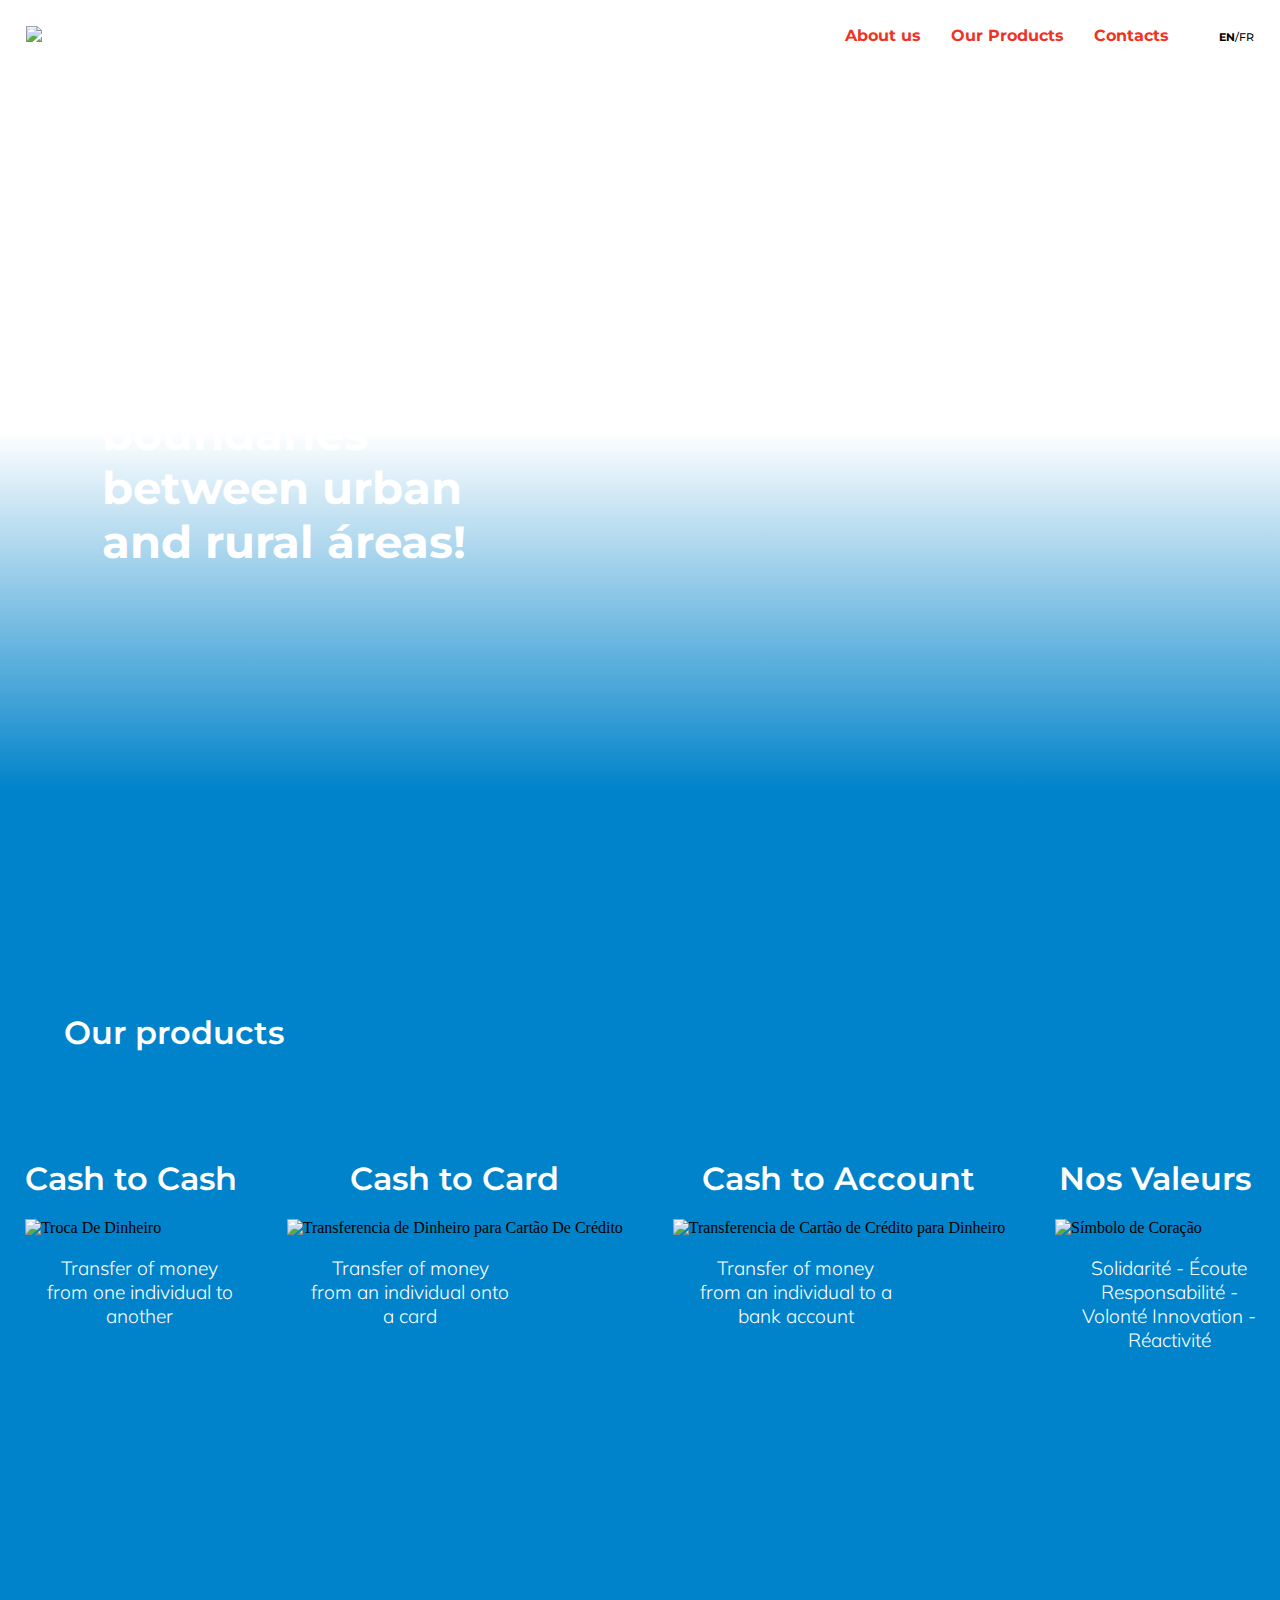
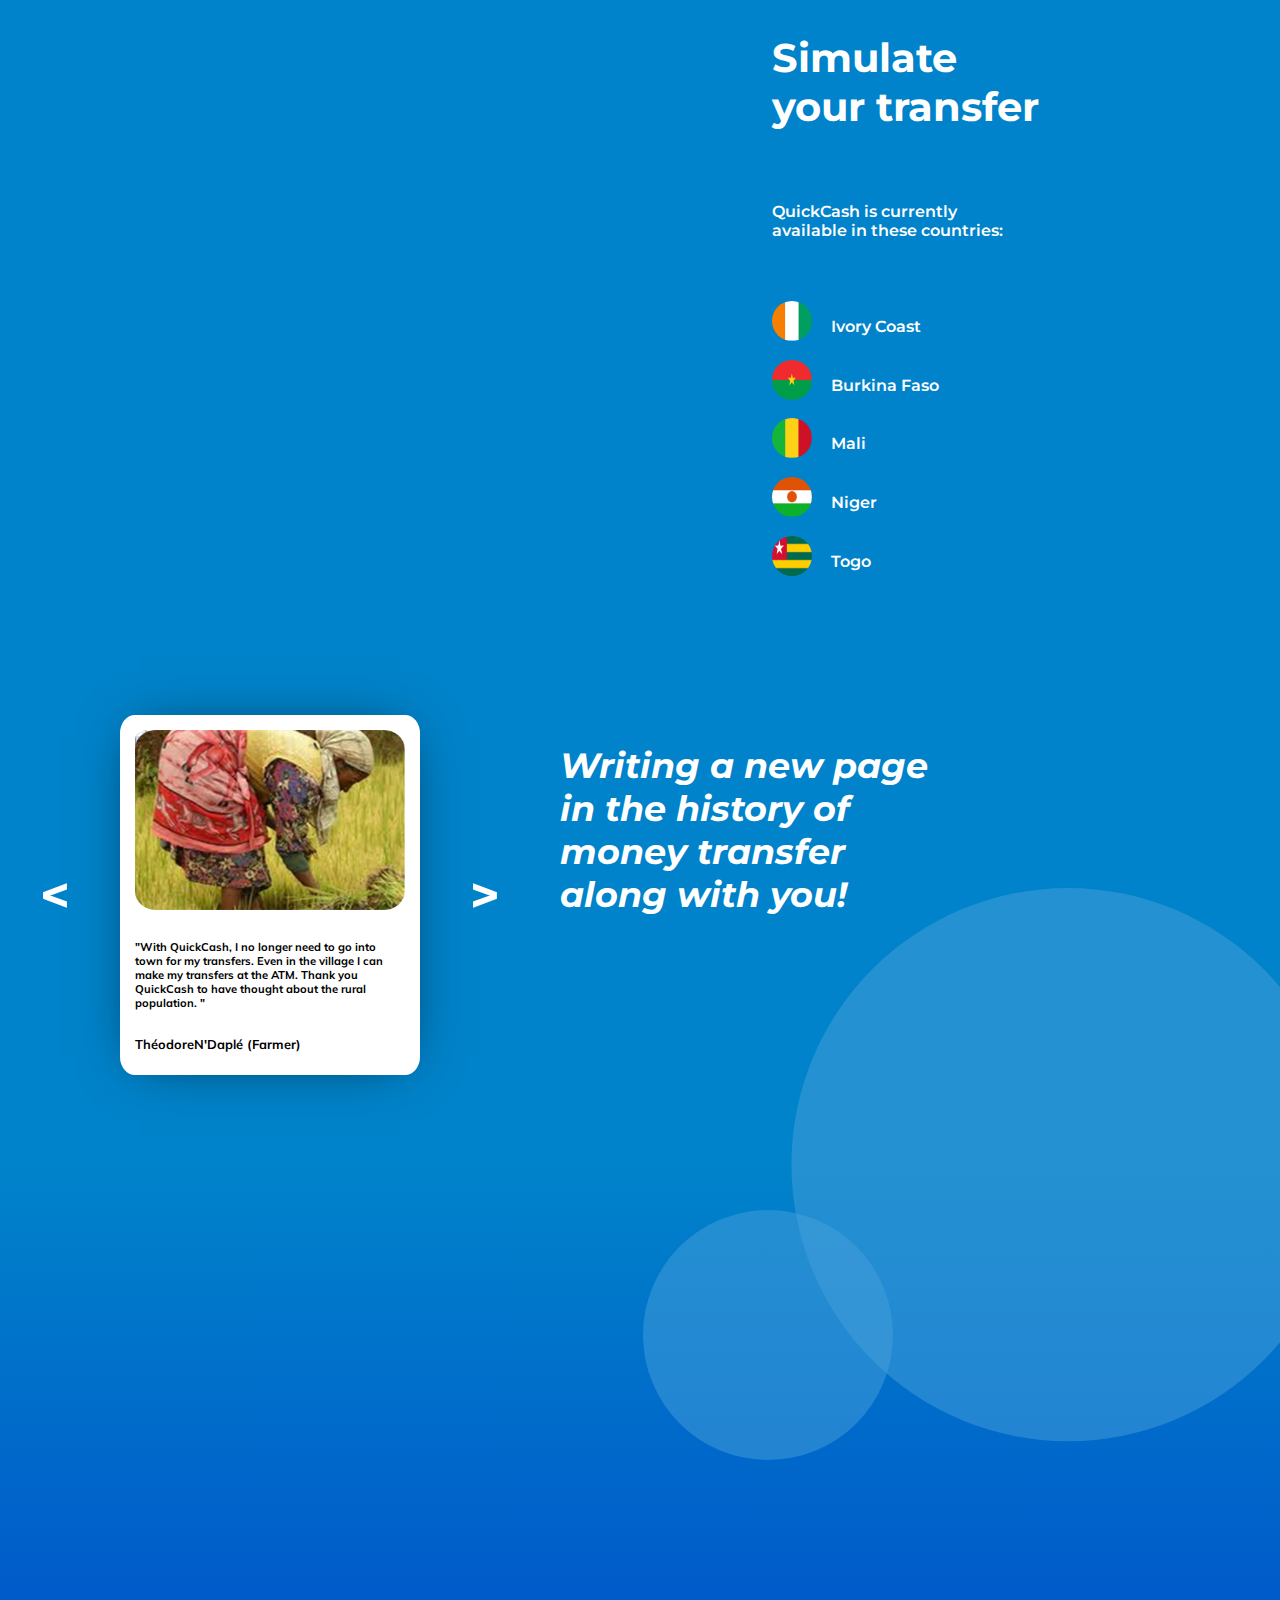
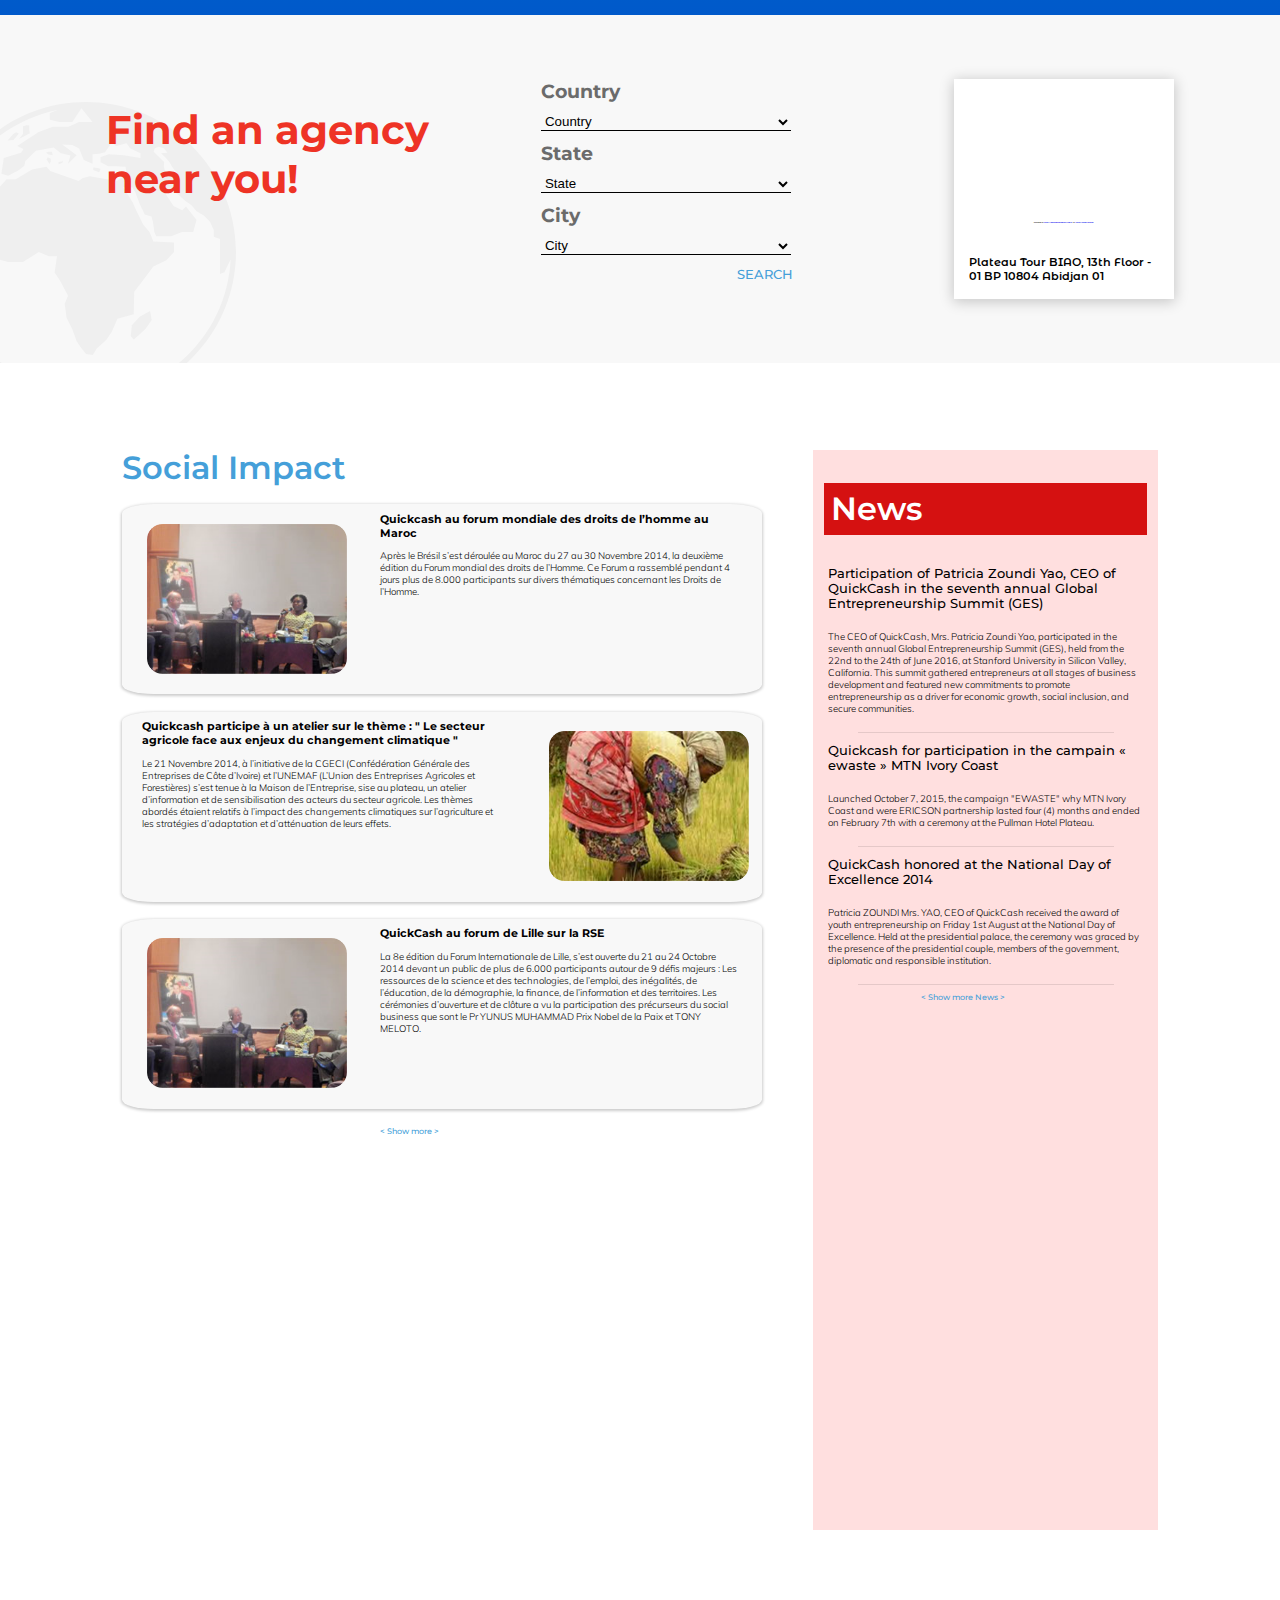
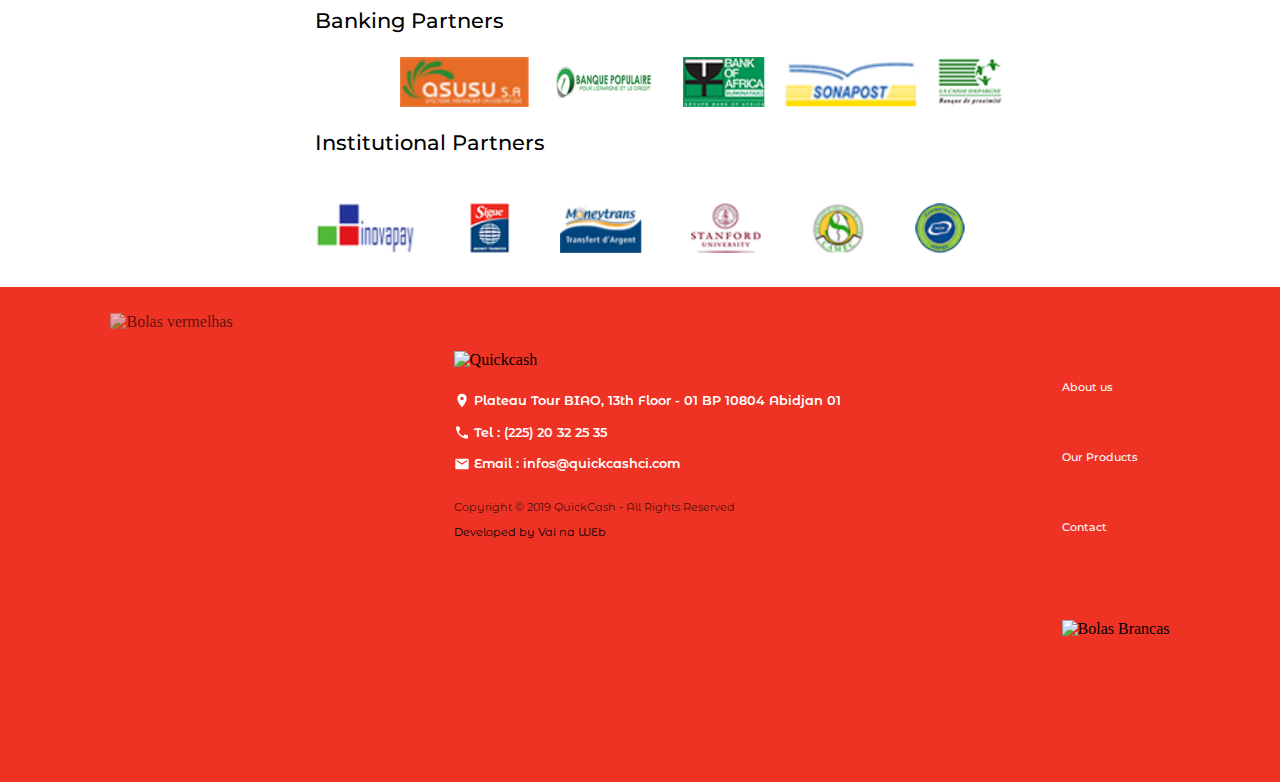
==== commit 47598acd: "Merge pull request #4 from juliareis15/master" ====
--- a/index.html
+++ b/index.html
@@ -17,18 +17,21 @@
 	<header class="containerHeader">
 		<section class="containerHeader-barraSuperior">
 			<div class="blocoLogo">
-				<img class="blocoLogo-logo" src="assets/logo.png">
+				<a href="index.html"><img class="blocoLogo-logo" src="assets/logo.png"></a>
 			</div>
 			<nav class="blocoMenu">
-				<a href="" class="blocoMenu-link">About us</a>
-				<a href="" class="blocoMenu-link">Our Products</a>
-				<a href="" class="blocoMenu-link">Contacts</a>
+				<a href="about.html" class="blocoMenu-link">About us</a>
+				<a href="ourProducts.html" class="blocoMenu-link">Our Products</a>
+				<a href="#contatos" class="blocoMenu-link">Contacts</a>
 				<div class="blocoLanguage">
 					<a class="blocoLanguage-link" href=""><span>EN</span>/FR</a>
 				</div>
 			</nav>
 			<nav class="blocoMenuMobile">
+				<label for="clickMobile">
+				<input id="clickMobile" type="checkbox">
 				<a href="" class="blocoMenu-link">MENU</a>
+				</label>
 			</nav>
 		</section>
 		<div class="blocoTituloImagem">
@@ -42,22 +45,22 @@
 		<div class="containerProdutos">
 			<div class="containerProdutos-bloco">
 				<h1 class="containerProdutos-bloco-titulo">Cash to Cash</h1>
-				<img class="containerProdutos-bloco-imagem" src="assets/cash.png" alt="">
+				<img class="containerProdutos-bloco-imagem" src="assets/cash.png" alt="Troca De Dinheiro">
 				<p class="containerProdutos-bloco-paragrafo">Transfer of money from one individual to another</p>
 			</div>
 			<div class="containerProdutos-bloco">
 				<h1 class="containerProdutos-bloco-titulo">Cash to Card</h1>
-				<img class="containerProdutos-bloco-imagem" src="assets/card.png" alt="">
+				<img class="containerProdutos-bloco-imagem" src="assets/card.png" alt="Transferencia de Dinheiro para Cartão De Crédito">
 				<p class="containerProdutos-bloco-paragrafo">Transfer of money from an individual onto a card</p>
 			</div>
 			<div class="containerProdutos-bloco">
 				<h1 class="containerProdutos-bloco-titulo">Cash to Account</h1>
-				<img class="containerProdutos-bloco-imagem" src="assets/account.png" alt="">
+				<img class="containerProdutos-bloco-imagem" src="assets/account.png" alt="Transferencia de Cartão de Crédito para Dinheiro">
 				<p class="containerProdutos-bloco-paragrafo">Transfer of money from an individual to a bank account</p>
 			</div>
 			<div class="containerProdutos-bloco">
 				<h1 class="containerProdutos-bloco-titulo">Nos Valeurs</h1>
-				<img class="containerProdutos-bloco-imagem" src="assets/valeurs.png" alt="">
+				<img class="containerProdutos-bloco-imagem" src="assets/valeurs.png" alt="Símbolo de Coração">
 				<p class="containerProdutos-bloco-paragrafo">Solidarité - Écoute Responsabilité - Volonté Innovation - Réactivité</p>
 			</div>
 		</div>
@@ -65,28 +68,6 @@
 	<!--==========-->
 	<!--=====|Apresentação Simulador|=====-->
 	<section class="containerSimulador">
-		<!-- <form class="containerSimulador-formulario" action="">
-			<label for="">
-				<h1>From:</h1>
-				<select class="containerSimulador-select" name="simulador" id="">
-					<option value="frace">France</option>
-					<option value=""></option>
-					<option value=""></option>
-				</select>
-				<h1>To:</h1>
-				<select class="containerSimulador-select" name="" id="">
-					<option value="frace">France</option>
-					<option value=""></option>
-					<option value=""></option>
-				</select>
-			</label>
-			<input type="text">
-			<input type="text">
-			<div class="containerSimulador-texto">
-				<p>Today's rate: €1 = 655.96 FCFA</p>
-				<p>€2.00 fee</p>
-			</div>
-		</form> -->
 		<!--=====|Apresentação Simulador - Bloco lateral|=====-->
 		<div class="containerSimulador-blocoLateral">
             <!-- eu usaria h2 aqui -->
@@ -95,23 +76,23 @@
 			<p class="containerSimulador-subTitulo">QuickCash is currently available in these countries:</p>
 			<div class="containerSimulador-paises">
 				<div class="containerSimulador-bandeira">
-					<img src="assets/Costa-do-marfim.png" alt="">
+					<img src="assets/Costa-do-marfim.png" alt="Bandeira Costa-do-marfim">
 					<p class="containerSimulador-nome">Ivory Coast</p>
 				</div>
 				<div class="containerSimulador-bandeira">
-					<img src="assets/BurkinaFaso.png" alt="">
+					<img src="assets/BurkinaFaso.png" alt="Bandeira Burkina Faso">
 					<p class="containerSimulador-nome">Burkina Faso</p>
 				</div>
 				<div class="containerSimulador-bandeira">
-					<img src="assets/mali.png" alt="">
+					<img src="assets/mali.png" alt="Bandeira Mali">
 					<p class="containerSimulador-nome">Mali</p>
 				</div>
 				<div class="containerSimulador-bandeira">
-					<img src="assets/Niger.png" alt="">
+					<img src="assets/Niger.png" alt="Bandeira Niger">
 					<p class="containerSimulador-nome">Niger</p>
 				</div>
 				<div class="containerSimulador-bandeira">
-					<img src="assets/Togo.png" alt="">
+					<img src="assets/Togo.png" alt="Bandeira Togo">
 					<p class="containerSimulador-nome">Togo</p>
 				</div>
 			</div>
@@ -128,12 +109,12 @@
 			<div class="slide">
 				<input id="slide" type="checkbox">
 				<label for="slide" class="slide-primeiroBloco">
-					<img class="slide-primeiroBloco-img" src="assets/female-farmer-kenya-west.png" alt="">
+					<img class="slide-primeiroBloco-img" src="assets/female-farmer-kenya-west.png" alt="Mulher com Criança no Colo">
 					<p class="slide-primeiroBloco-paragrafo">"With QuickCash, I no longer need to go into town for my transfers. Even in the village I can make my transfers at the ATM. Thank you QuickCash to have thought about the rural population. "</p>
 		            <h1 class="slide-primeiroBloco-titulo">ThéodoreN'Daplé (Farmer)</h1>
 				</label>
 				<label for="slide" class="slide-segundoBloco">
-					<img class="slide-segundoBloco-img" src="assets/atelier-secteur-agricole.png" alt="">
+					<img class="slide-segundoBloco-img" src="assets/atelier-secteur-agricole.png" alt="Mulher fazendo Colheita">
 				</label>
 		    </div>
         </div>
@@ -147,7 +128,7 @@
 	<!--=====|Agência e Noticia|=====-->
 	<main class="containerPrincipal">
 		<section class="containerAgencia">
-			<img class="containerAgencia-icon" src="assets/globo.svg" alt="">
+			<img class="containerAgencia-icon" src="assets/globo.svg" alt="Símbolo Globo">
 			<h1 class="containerAgencia-titulo">Find an agency near you!</h1>
 			<!-- <div class="containerAgencia-globo"> -->
 			<!-- </div> -->
@@ -195,7 +176,7 @@
 			<div class="containerNoticias-TituloSecoes">
 				<h1 class="containerNoticias-titulo">Social Impact</h1>
 				<div class="containerNoticias-secoes">
-					<img class="containerNoticias-imagem" src="assets/forum-mondiale.png" alt="">
+					<img class="containerNoticias-imagem" src="assets/forum-mondiale.png" alt="Debate">
 					<div
 					 class="containerNoticias-blocoTituloTexto">
 						<h1 class="containerNoticias-blocoTituloTexto-titulo">Quickcash au forum mondiale des droits de l’homme au Maroc</h1>
@@ -204,14 +185,14 @@
 				</div>
 				<div class="containerNoticias-secoes reverse">
 					<img class="containerNoticias-imagem" src="assets/atelier-secteur-agricole.png
-					" alt="">
+					" alt="Mulher fazendo Colheita">
 					<div class="containerNoticias-blocoTituloTexto">
 						<h1 class="containerNoticias-blocoTituloTexto-titulo">Quickcash participe à un atelier sur le thème : " Le secteur agricole face aux enjeux du changement climatique "</h1>
 						<p class="containerNoticias-blocoTituloTexto-texto">Le 21 Novembre 2014, à l’initiative de la CGECI (Confédération Générale des Entreprises de Côte d’Ivoire) et l’UNEMAF (L’Union des Entreprises Agricoles et Forestières) s’est tenue à la Maison de l’Entreprise, sise au plateau, un atelier d’information et de sensibilisation des acteurs du secteur agricole. Les thèmes abordés étaient relatifs à l’impact des changements climatiques sur l’agriculture et les stratégies d’adaptation et d’atténuation de leurs effets.</p>
 					</div>
 				</div>
 				<div class="containerNoticias-secoes">
-					<img class="containerNoticias-imagem" src="assets/forum-mondiale.png" alt="">
+					<img class="containerNoticias-imagem" src="assets/forum-mondiale.png" alt="Debate">
 					<div class="containerNoticias-blocoTituloTexto">
 						<h1 class="containerNoticias-blocoTituloTexto-titulo">QuickCash au forum de Lille sur la RSE</h1>
 						<p class="containerNoticias-blocoTituloTexto-texto">La 8e édition du Forum Internationale de Lille, s’est ouverte du 21 au 24 Octobre 2014 devant un public de plus de 6.000 participants autour de 9 défis majeurs : Les ressources de la science et des technologies, de l’emploi, des inégalités, de l’éducation, de la démographie, la finance, de l’information et des territoires. Les cérémonies d’ouverture et de clôture a vu la participation des précurseurs du social business que sont le Pr YUNUS MUHAMMAD Prix Nobel de la Paix et TONY MELOTO.</p>
@@ -239,46 +220,46 @@
 		<section class="containerNoticias-patrocinadores">
 			<h1 class="containerNoticias-patrocinadores-titulo">Banking Partners</h1>
 			<div class="containerNoticias-patrocinadores-bancos">
-				<img src="assets/asusu.png" alt="">
-				<img src="assets/banque-populaire.png" alt="">
-				<img src="assets/boa-vert-bf.png" alt="">
-				<img src="assets/sonapost.png" alt="">
-				<img src="assets/cnce.png" alt="">
+				<img src="assets/asusu.png" alt="Asusu">
+				<img src="assets/banque-populaire.png" alt="Banque-populaire">
+				<img src="assets/boa-vert-bf.png" alt="Bank of África">
+				<img src="assets/sonapost.png" alt="Sonapost">
+				<img src="assets/cnce.png" alt="Cnce">
 			</div>
 			<h1 class="containerNoticias-patrocinadores-titulo">Institutional Partners</h1>
 			<div class="containerNoticias-patrocinadores-instituicoes">
-				<img src="assets/inovapay.png" alt="">
-				<img src="assets/logo2.png" alt="">
-				<img src="assets/moneytrans.png" alt="">
-				<img src="assets/stanford.png" alt="">
-				<img src="assets/camec.png" alt="">
-				<img src="assets/chamber-trust.png" alt="">
+				<img src="assets/inovapay.png" alt="Inovapay">
+				<img src="assets/logo2.png" alt="Sigue">
+				<img src="assets/moneytrans.png" alt="Moneytrans">
+				<img src="assets/stanford.png" alt="StanFord">
+				<img src="assets/camec.png" alt="Camec">
+				<img src="assets/chamber-trust.png" alt="Chamber Trust">
 			</div>
 		</section>
 	</main>
 	<!--=====|Contatos|=====-->
-	<footer class="containerFooter">
+	<footer id="contatos" class="containerFooter">
 
 		<div class="containerFooter-circulosMaiores">
-			<img src="assets/circulos-vermelhos.png" alt="">
+			<img src="assets/circulos-vermelhos.png" alt="Bolas vermelhas">
 		</div>
 
 		<div class="containerFooter-logoContatos">
 			<div class="logoContatos-logoFooter">
-				<img src="assets/logo-footer.png" alt="">
+				<img src="assets/logo-footer.png" alt="Quickcash">
 			</div>
 
 			<div>
 				<div class="logoContatos-iconTexto">
-					<img src="assets/baseline-location_on-24px.svg" alt="">
+					<img src="assets/baseline-location_on-24px.svg" alt="Localizaçãõ">
 					<p>Plateau Tour BIAO, 13th Floor - 01 BP 10804 Abidjan 01</p>
 				</div>
 				<div class="logoContatos-iconTexto">
-					<img src="assets/baseline-phone-24px (1).svg" alt="">
+					<img src="assets/baseline-phone-24px (1).svg" alt="Telefone">
 					<p>Tel : (225) 20 32 25 35</p>
 				</div>
 				<div class="logoContatos-iconTexto">
-					<img src="assets/baseline-email-24px.svg" alt="">
+					<img src="assets/baseline-email-24px.svg" alt="Email">
 					<p>Email : infos@quickcashci.com</p>
 				</div>
 			</div>
@@ -290,11 +271,10 @@
 		</div>
 
 		<div class="containerfooter-menuFooter">
-			<a href="">About us</a>
-			<a href="">Our Products</a>
-			<a href="">News</a>
-			<a href="">Contact</a>
-			<img src="assets/circulos-brancos.png" alt="">
+			<a href="about.html">About us</a>
+			<a href="ourProducts.html">Our Products</a>
+			<a href="#contatos">Contact</a>
+			<img src="assets/circulos-brancos.png" alt="Bolas Brancas">
 		</div>
 	</footer>
 	
